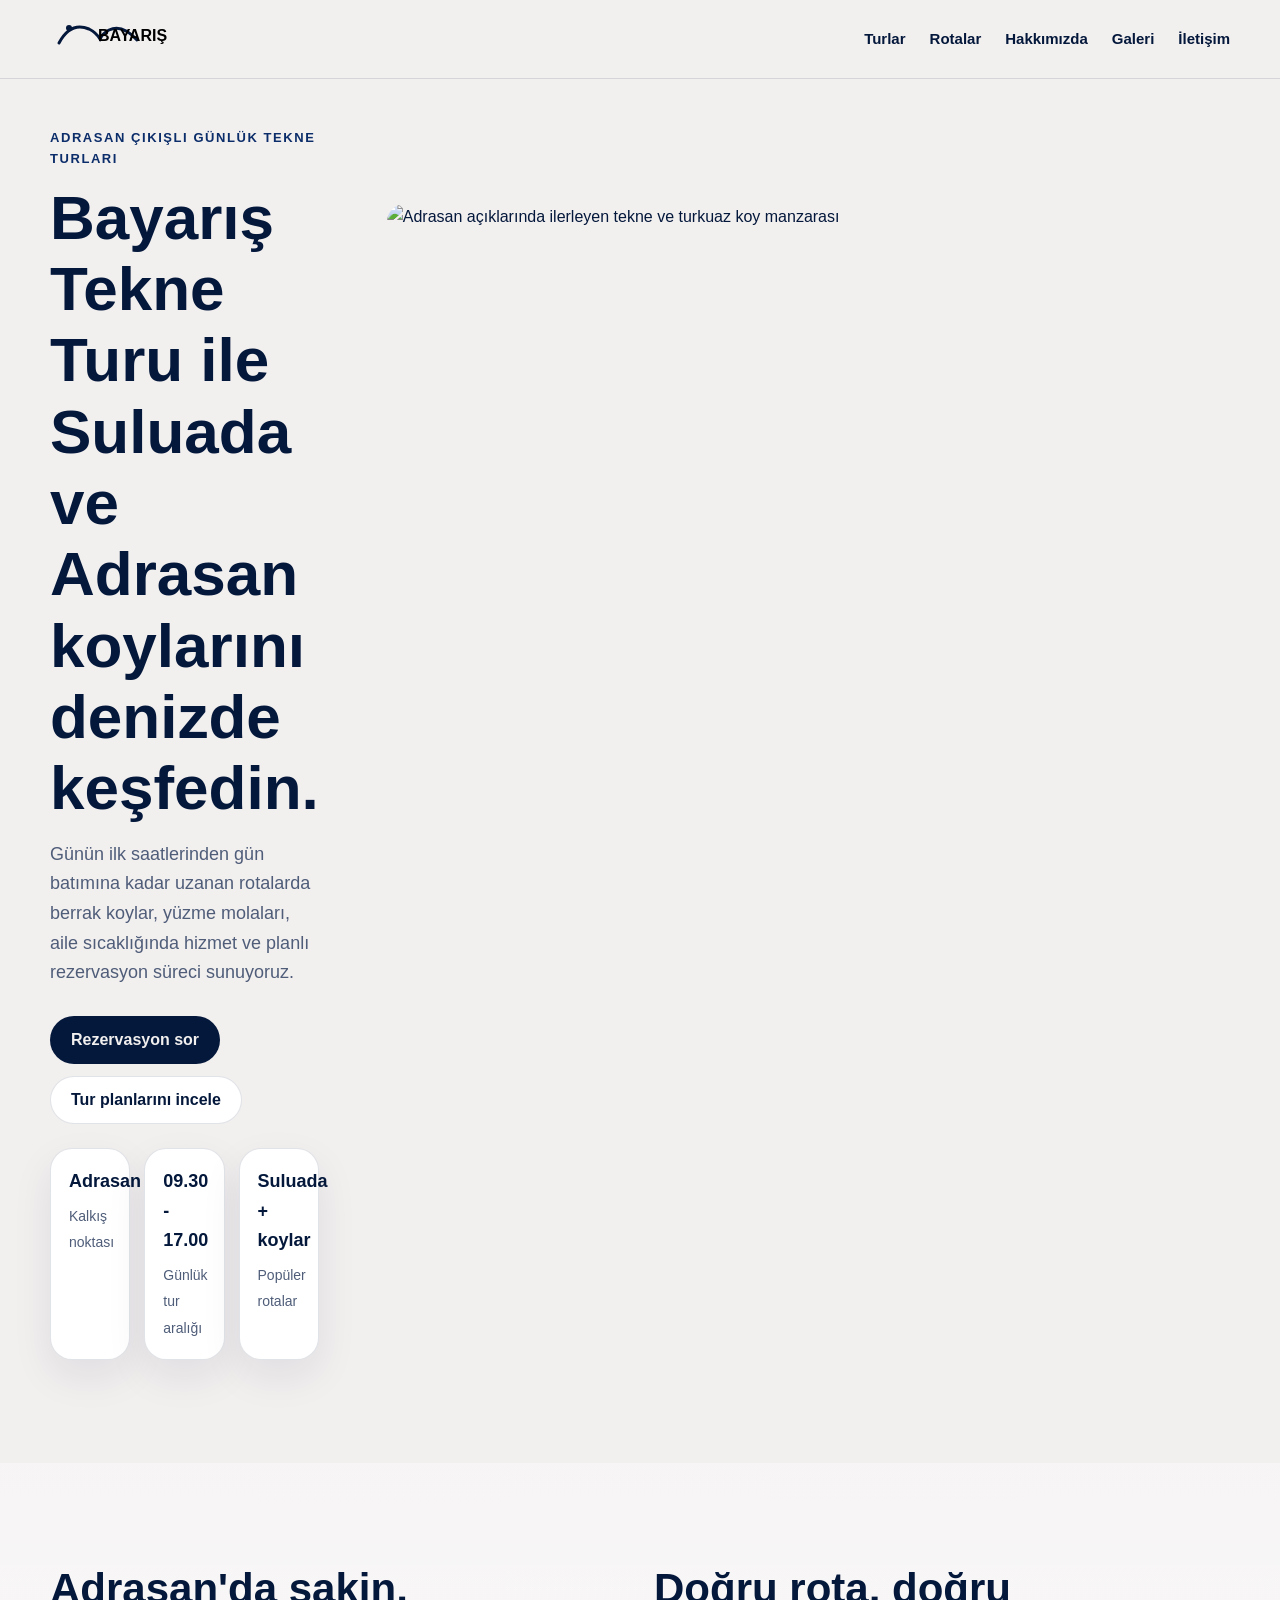
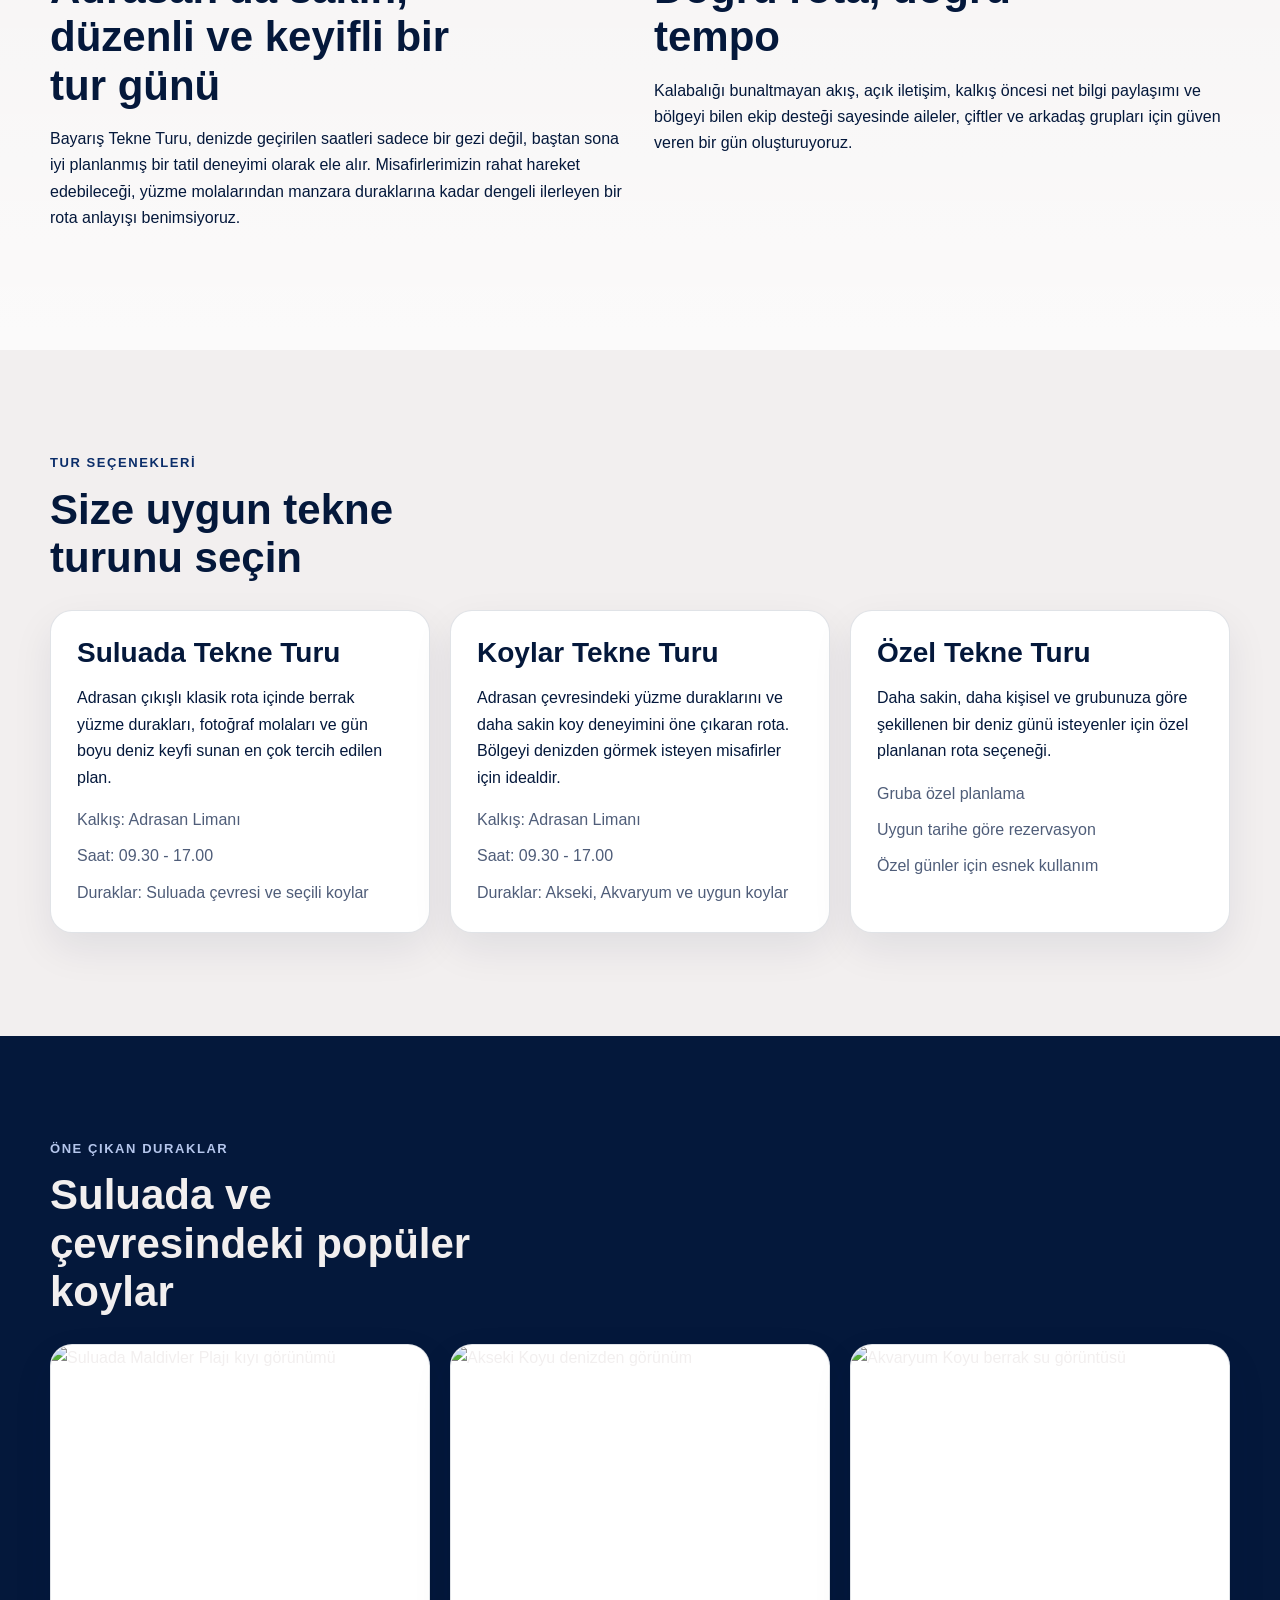
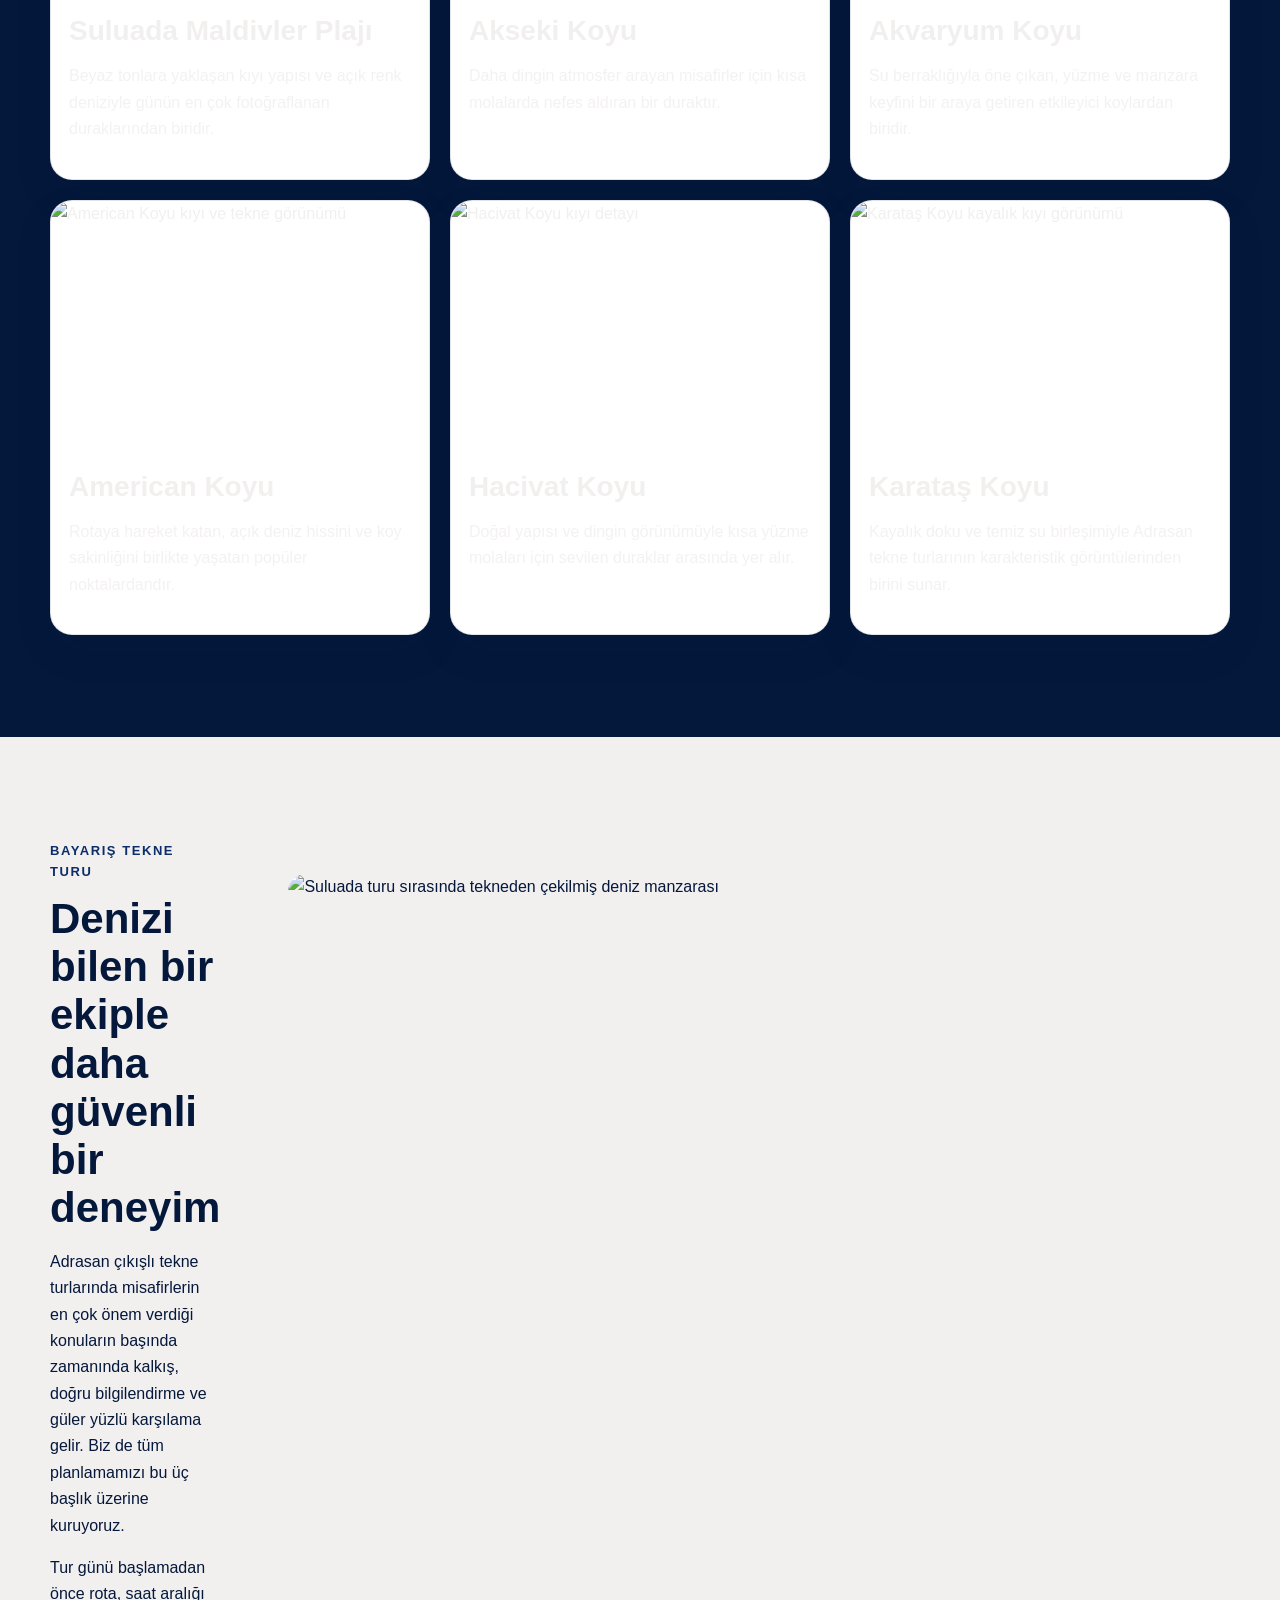
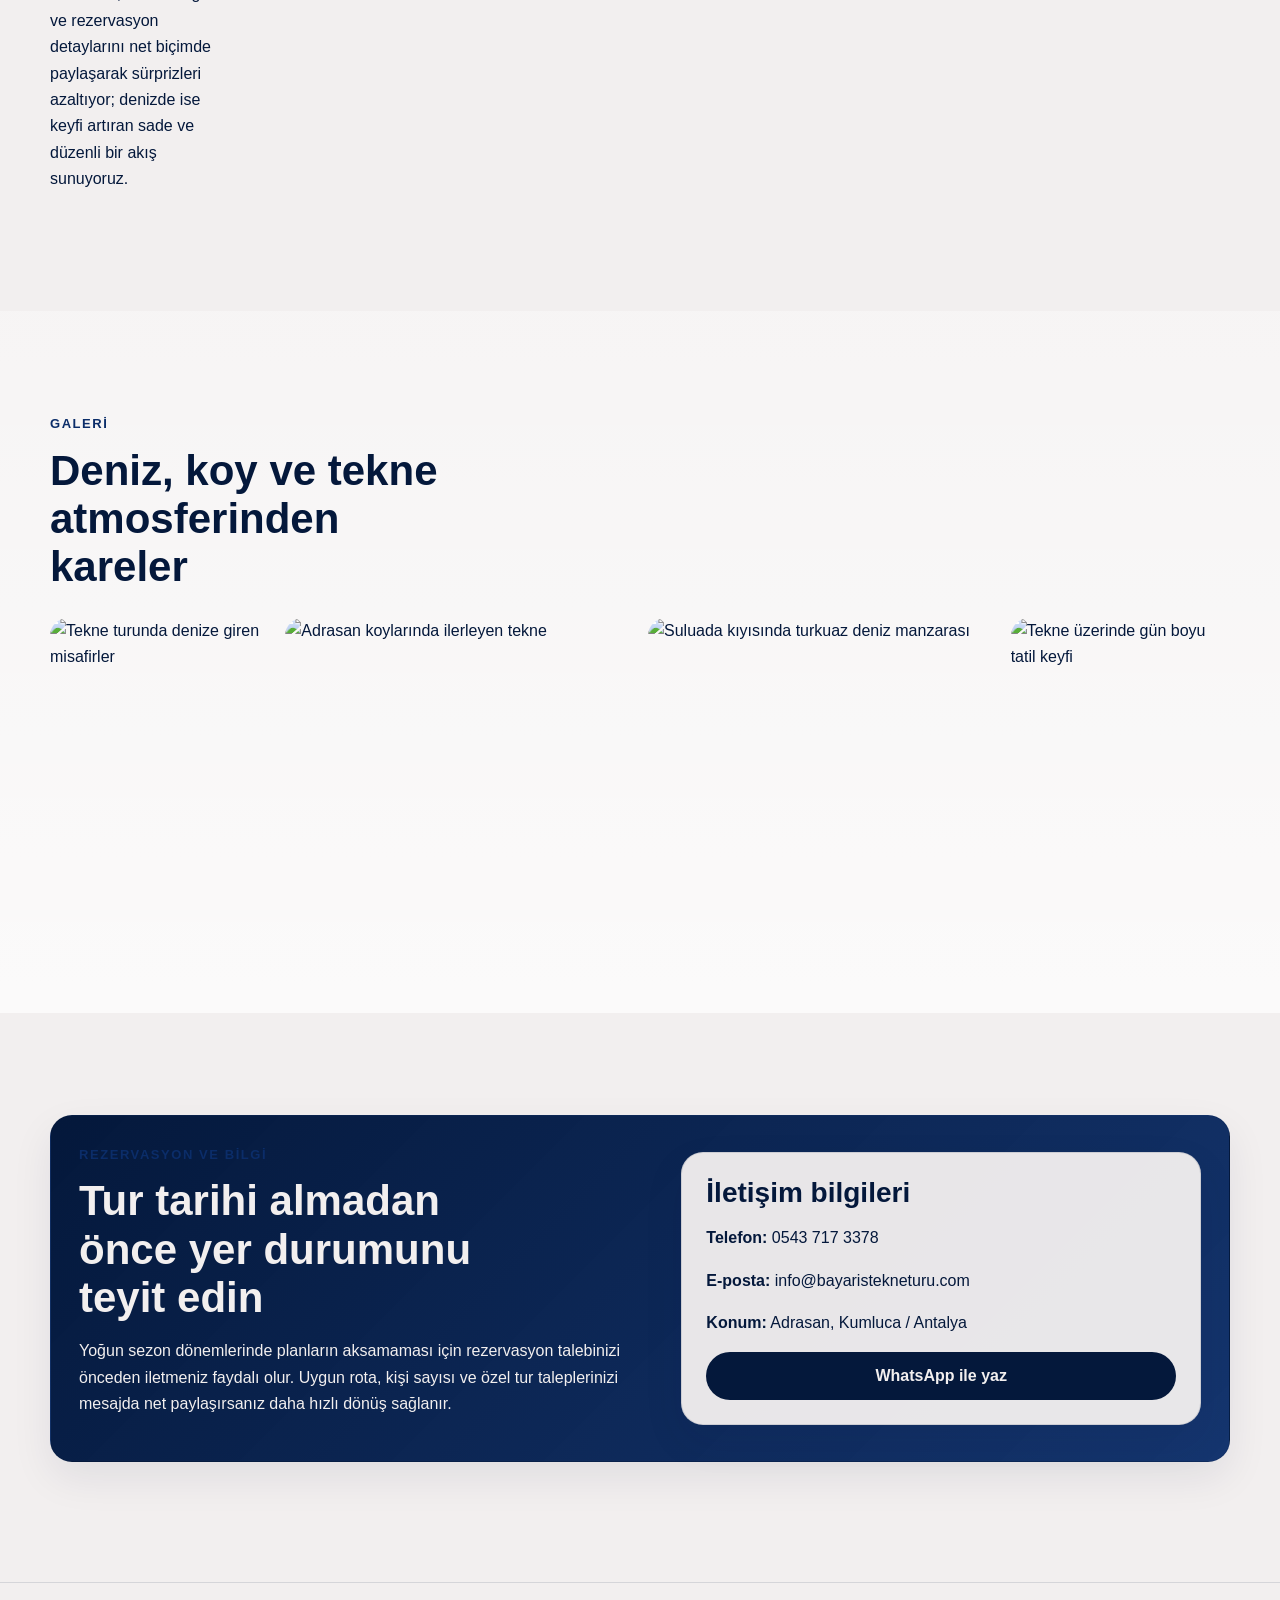
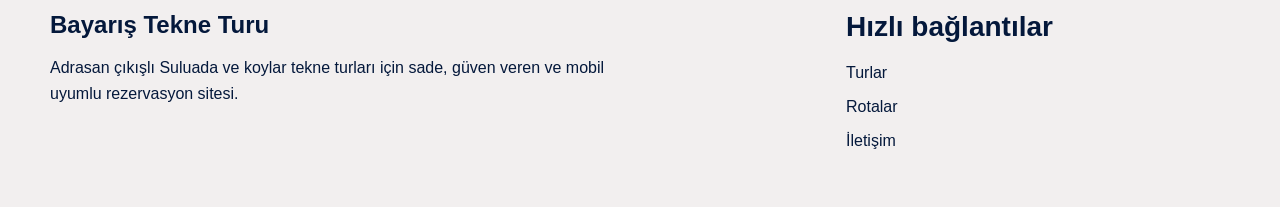
==== index.html @ 194826cd "Add files via upload" ====
<!doctype html>
<html lang="tr">
<head>
  <meta charset="utf-8">
  <meta name="viewport" content="width=device-width, initial-scale=1">
  <title>Bayarış Tekne Turu | Adrasan Suluada Tekne Turu</title>
  <meta name="description" content="Bayarış Tekne Turu ile Adrasan çıkışlı Suluada, koylar ve özel tekne turu deneyimini konforlu, güvenli ve keyifli şekilde planlayın.">
  <meta name="keywords" content="Bayarış Tekne Turu, Adrasan tekne turu, Suluada tekne turu, Adrasan koylar turu, Antalya tekne turu">
  <meta name="author" content="Bayarış Tekne Turu">
  <meta name="robots" content="index, follow, max-image-preview:large">
  <meta name="theme-color" content="#04183b">
  <meta name="geo.region" content="TR-07">
  <meta name="geo.placename" content="Adrasan, Kumluca, Antalya">
  <meta name="geo.position" content="36.309;30.462">
  <meta name="ICBM" content="36.309, 30.462">
  <meta property="og:type" content="website">
  <meta property="og:locale" content="tr_TR">
  <meta property="og:title" content="Bayarış Tekne Turu | Adrasan Suluada Tekne Turu">
  <meta property="og:description" content="Adrasan çıkışlı Suluada, koylar ve özel tekne turu rezervasyonları için Bayarış Tekne Turu.">
  <meta property="og:url" content="https://example.github.io/bayaris-tekne-turu/">
  <meta property="og:image" content="./assets/images/home/hero-1920x1080.webp">
  <meta name="twitter:card" content="summary_large_image">
  <link rel="canonical" href="https://example.github.io/bayaris-tekne-turu/">
  <link rel="preconnect" href="https://api.fontshare.com">
  <link href="https://api.fontshare.com/v2/css?f[]=general-sans@400,500,600,700&display=swap" rel="stylesheet">
  <link rel="icon" href="./assets/images/brand/favicon.svg" type="image/svg+xml">
  <link rel="stylesheet" href="./style.css">
  <script type="application/ld+json">
  {
    "@context":"https://schema.org",
    "@type":"TouristTrip",
    "name":"Bayarış Tekne Turu",
    "description":"Adrasan çıkışlı Suluada, koylar ve özel tekne turu hizmetleri.",
    "touristType":"Yerel ve yabancı tatilciler",
    "provider":{
      "@type":"LocalBusiness",
      "name":"Bayarış Tekne Turu",
      "areaServed":"Adrasan, Kumluca, Antalya"
    },
    "itinerary":[
      {"@type":"Place","name":"Suluada Maldivler Plajı"},
      {"@type":"Place","name":"American Koyu"},
      {"@type":"Place","name":"Akvaryum Koyu"},
      {"@type":"Place","name":"Akseki Koyu"}
    ]
  }
  </script>
</head>
<body>
  <a class="skip-link" href="#icerik">İçeriğe geç</a>
  <header class="site-header">
    <div class="container header-wrap">
      <a class="brand" href="#anasayfa" aria-label="Bayarış Tekne Turu ana sayfa">
        <svg viewBox="0 0 140 36" aria-hidden="true" class="logo">
          <path d="M9 26c8-15 18-19 30-14 4 2 8 5 11 10 2-4 5-7 9-9 8-4 18-1 28 10" fill="none" stroke="currentColor" stroke-width="3" stroke-linecap="round"/>
          <circle cx="19" cy="11" r="3" fill="currentColor"/>
          <text x="48" y="24" font-size="16" font-weight="700" font-family="General Sans, sans-serif">BAYARIŞ</text>
        </svg>
      </a>
      <nav class="main-nav" aria-label="Ana menü">
        <button class="menu-toggle" type="button" aria-expanded="false" aria-controls="menu">Menü</button>
        <ul id="menu">
          <li><a href="#turlar">Turlar</a></li>
          <li><a href="#rotalar">Rotalar</a></li>
          <li><a href="#hakkimizda">Hakkımızda</a></li>
          <li><a href="#galeri">Galeri</a></li>
          <li><a href="#iletisim">İletişim</a></li>
        </ul>
      </nav>
    </div>
  </header>

  <main id="icerik">
    <section id="anasayfa" class="hero section">
      <div class="container hero-grid">
        <div>
          <p class="eyebrow">Adrasan çıkışlı günlük tekne turları</p>
          <h1>Bayarış Tekne Turu ile Suluada ve Adrasan koylarını denizde keşfedin.</h1>
          <p class="lead">Günün ilk saatlerinden gün batımına kadar uzanan rotalarda berrak koylar, yüzme molaları, aile sıcaklığında hizmet ve planlı rezervasyon süreci sunuyoruz.</p>
          <div class="hero-actions">
            <a class="btn btn-primary" href="#iletisim">Rezervasyon sor</a>
            <a class="btn btn-secondary" href="#turlar">Tur planlarını incele</a>
          </div>
          <ul class="stats" aria-label="Öne çıkan bilgiler">
            <li><strong>Adrasan</strong><span>Kalkış noktası</span></li>
            <li><strong>09.30 - 17.00</strong><span>Günlük tur aralığı</span></li>
            <li><strong>Suluada + koylar</strong><span>Popüler rotalar</span></li>
          </ul>
        </div>
        <figure class="hero-media">
          <img src="./assets/images/home/hero-1920x1080.webp" alt="Adrasan açıklarında ilerleyen tekne ve turkuaz koy manzarası" width="1920" height="1080" loading="eager" decoding="async">
        </figure>
      </div>
    </section>

    <section class="section soft-section">
      <div class="container intro-grid">
        <article>
          <h2>Adrasan'da sakin, düzenli ve keyifli bir tur günü</h2>
          <p>Bayarış Tekne Turu, denizde geçirilen saatleri sadece bir gezi değil, baştan sona iyi planlanmış bir tatil deneyimi olarak ele alır. Misafirlerimizin rahat hareket edebileceği, yüzme molalarından manzara duraklarına kadar dengeli ilerleyen bir rota anlayışı benimsiyoruz.</p>
        </article>
        <article>
          <h2>Doğru rota, doğru tempo</h2>
          <p>Kalabalığı bunaltmayan akış, açık iletişim, kalkış öncesi net bilgi paylaşımı ve bölgeyi bilen ekip desteği sayesinde aileler, çiftler ve arkadaş grupları için güven veren bir gün oluşturuyoruz.</p>
        </article>
      </div>
    </section>

    <section id="turlar" class="section">
      <div class="container">
        <p class="eyebrow">Tur seçenekleri</p>
        <h2>Size uygun tekne turunu seçin</h2>
        <div class="cards three-up">
          <article class="card">
            <h3>Suluada Tekne Turu</h3>
            <p>Adrasan çıkışlı klasik rota içinde berrak yüzme durakları, fotoğraf molaları ve gün boyu deniz keyfi sunan en çok tercih edilen plan.</p>
            <ul>
              <li>Kalkış: Adrasan Limanı</li>
              <li>Saat: 09.30 - 17.00</li>
              <li>Duraklar: Suluada çevresi ve seçili koylar</li>
            </ul>
          </article>
          <article class="card">
            <h3>Koylar Tekne Turu</h3>
            <p>Adrasan çevresindeki yüzme duraklarını ve daha sakin koy deneyimini öne çıkaran rota. Bölgeyi denizden görmek isteyen misafirler için idealdir.</p>
            <ul>
              <li>Kalkış: Adrasan Limanı</li>
              <li>Saat: 09.30 - 17.00</li>
              <li>Duraklar: Akseki, Akvaryum ve uygun koylar</li>
            </ul>
          </article>
          <article class="card">
            <h3>Özel Tekne Turu</h3>
            <p>Daha sakin, daha kişisel ve grubunuza göre şekillenen bir deniz günü isteyenler için özel planlanan rota seçeneği.</p>
            <ul>
              <li>Gruba özel planlama</li>
              <li>Uygun tarihe göre rezervasyon</li>
              <li>Özel günler için esnek kullanım</li>
            </ul>
          </article>
        </div>
      </div>
    </section>

    <section id="rotalar" class="section dark-band">
      <div class="container">
        <p class="eyebrow">Öne çıkan duraklar</p>
        <h2>Suluada ve çevresindeki popüler koylar</h2>
        <div class="cards route-grid">
          <article class="route-card"><img src="./assets/images/coves/maldivler-1200x800.webp" alt="Suluada Maldivler Plajı kıyı görünümü" width="1200" height="800" loading="lazy"><h3>Suluada Maldivler Plajı</h3><p>Beyaz tonlara yaklaşan kıyı yapısı ve açık renk deniziyle günün en çok fotoğraflanan duraklarından biridir.</p></article>
          <article class="route-card"><img src="./assets/images/coves/akseki-1200x800.webp" alt="Akseki Koyu denizden görünüm" width="1200" height="800" loading="lazy"><h3>Akseki Koyu</h3><p>Daha dingin atmosfer arayan misafirler için kısa molalarda nefes aldıran bir duraktır.</p></article>
          <article class="route-card"><img src="./assets/images/coves/akvaryum-1200x800.webp" alt="Akvaryum Koyu berrak su görüntüsü" width="1200" height="800" loading="lazy"><h3>Akvaryum Koyu</h3><p>Su berraklığıyla öne çıkan, yüzme ve manzara keyfini bir araya getiren etkileyici koylardan biridir.</p></article>
          <article class="route-card"><img src="./assets/images/coves/american-1200x800.webp" alt="American Koyu kıyı ve tekne görünümü" width="1200" height="800" loading="lazy"><h3>American Koyu</h3><p>Rotaya hareket katan, açık deniz hissini ve koy sakinliğini birlikte yaşatan popüler noktalardandır.</p></article>
          <article class="route-card"><img src="./assets/images/coves/hacivat-1200x800.webp" alt="Hacivat Koyu kıyı detayı" width="1200" height="800" loading="lazy"><h3>Hacivat Koyu</h3><p>Doğal yapısı ve dingin görünümüyle kısa yüzme molaları için sevilen duraklar arasında yer alır.</p></article>
          <article class="route-card"><img src="./assets/images/coves/karatas-1200x800.webp" alt="Karataş Koyu kayalık kıyı görünümü" width="1200" height="800" loading="lazy"><h3>Karataş Koyu</h3><p>Kayalık doku ve temiz su birleşimiyle Adrasan tekne turlarının karakteristik görüntülerinden birini sunar.</p></article>
        </div>
      </div>
    </section>

    <section id="hakkimizda" class="section">
      <div class="container split-section">
        <div>
          <p class="eyebrow">Bayarış Tekne Turu</p>
          <h2>Denizi bilen bir ekiple daha güvenli bir deneyim</h2>
          <p>Adrasan çıkışlı tekne turlarında misafirlerin en çok önem verdiği konuların başında zamanında kalkış, doğru bilgilendirme ve güler yüzlü karşılama gelir. Biz de tüm planlamamızı bu üç başlık üzerine kuruyoruz.</p>
          <p>Tur günü başlamadan önce rota, saat aralığı ve rezervasyon detaylarını net biçimde paylaşarak sürprizleri azaltıyor; denizde ise keyfi artıran sade ve düzenli bir akış sunuyoruz.</p>
        </div>
        <figure>
          <img src="./assets/images/tours/suluada-cover-1600x900.webp" alt="Suluada turu sırasında tekneden çekilmiş deniz manzarası" width="1600" height="900" loading="lazy">
        </figure>
      </div>
    </section>

    <section id="galeri" class="section soft-section">
      <div class="container">
        <p class="eyebrow">Galeri</p>
        <h2>Deniz, koy ve tekne atmosferinden kareler</h2>
        <div class="gallery-grid">
          <img src="./assets/images/gallery/gallery-01-900x1200.webp" alt="Tekne turunda denize giren misafirler" width="900" height="1200" loading="lazy">
          <img src="./assets/images/gallery/gallery-02-1200x900.webp" alt="Adrasan koylarında ilerleyen tekne" width="1200" height="900" loading="lazy">
          <img src="./assets/images/gallery/gallery-03-1200x900.webp" alt="Suluada kıyısında turkuaz deniz manzarası" width="1200" height="900" loading="lazy">
          <img src="./assets/images/gallery/gallery-04-900x1200.webp" alt="Tekne üzerinde gün boyu tatil keyfi" width="900" height="1200" loading="lazy">
        </div>
      </div>
    </section>

    <section id="iletisim" class="section cta-section">
      <div class="container cta-box">
        <div>
          <p class="eyebrow">Rezervasyon ve bilgi</p>
          <h2>Tur tarihi almadan önce yer durumunu teyit edin</h2>
          <p>Yoğun sezon dönemlerinde planların aksamaması için rezervasyon talebinizi önceden iletmeniz faydalı olur. Uygun rota, kişi sayısı ve özel tur taleplerinizi mesajda net paylaşırsanız daha hızlı dönüş sağlanır.</p>
        </div>
        <div class="contact-card">
          <h3>İletişim bilgileri</h3>
          <p><strong>Telefon:</strong> <a href="tel:+905437173378">0543 717 3378</a></p>
          <p><strong>E-posta:</strong> <a href="mailto:info@bayaristekneturu.com">info@bayaristekneturu.com</a></p>
          <p><strong>Konum:</strong> Adrasan, Kumluca / Antalya</p>
          <a class="btn btn-primary full" href="https://wa.me/905437173378" target="_blank" rel="noopener noreferrer">WhatsApp ile yaz</a>
        </div>
      </div>
    </section>
  </main>

  <footer class="site-footer">
    <div class="container footer-grid">
      <div>
        <h2 class="footer-title">Bayarış Tekne Turu</h2>
        <p>Adrasan çıkışlı Suluada ve koylar tekne turları için sade, güven veren ve mobil uyumlu rezervasyon sitesi.</p>
      </div>
      <div>
        <h3>Hızlı bağlantılar</h3>
        <ul>
          <li><a href="#turlar">Turlar</a></li>
          <li><a href="#rotalar">Rotalar</a></li>
          <li><a href="#iletisim">İletişim</a></li>
        </ul>
      </div>
    </div>
  </footer>

  <script src="./script.js" defer></script>
</body>
</html>
---- style.css ----
:root {
  --bg: #f2efef;
  --surface: #ffffff;
  --surface-soft: #ebe7e7;
  --text: #04183b;
  --muted: #4f5d79;
  --line: rgba(4, 24, 59, 0.12);
  --primary: #04183b;
  --primary-2: #0b2d69;
  --white: #f2efef;
  --shadow: 0 16px 40px rgba(4, 24, 59, 0.08);
  --radius: 22px;
  --container: 1180px;
}
* { box-sizing: border-box; }
html { scroll-behavior: smooth; }
body {
  margin: 0;
  font-family: 'General Sans', Arial, sans-serif;
  background: var(--bg);
  color: var(--text);
  line-height: 1.65;
}
a { color: inherit; text-decoration: none; }
img { display: block; max-width: 100%; height: auto; border-radius: 18px; }
.container { width: min(var(--container), calc(100% - 32px)); margin: 0 auto; }
.skip-link {
  position: absolute; left: -999px; top: 0; background: var(--primary); color: var(--white); padding: 10px 16px; z-index: 999;
}
.skip-link:focus { left: 16px; top: 16px; }
.site-header {
  position: sticky; top: 0; z-index: 50; backdrop-filter: blur(12px); background: rgba(242,239,239,.92); border-bottom: 1px solid var(--line);
}
.header-wrap { display: flex; align-items: center; justify-content: space-between; min-height: 78px; gap: 16px; }
.logo { width: 140px; height: 36px; }
.main-nav ul { list-style: none; display: flex; gap: 24px; margin: 0; padding: 0; }
.main-nav a { font-size: 15px; font-weight: 600; }
.menu-toggle { display: none; min-width: 44px; min-height: 44px; border: 1px solid var(--line); border-radius: 999px; padding: 0 14px; background: var(--surface); }
.section { padding: clamp(56px, 8vw, 104px) 0; }
.hero { padding-top: 48px; }
.hero-grid, .intro-grid, .split-section, .cta-box, .footer-grid { display: grid; gap: 28px; }
.hero-grid, .split-section, .cta-box { grid-template-columns: 1.05fr .95fr; align-items: center; }
.intro-grid { grid-template-columns: 1fr 1fr; }
.eyebrow { margin: 0 0 12px; color: var(--primary-2); text-transform: uppercase; letter-spacing: .12em; font-size: 13px; font-weight: 700; }
h1, h2, h3 { line-height: 1.15; margin: 0 0 16px; }
h1 { font-size: clamp(34px, 6vw, 62px); max-width: 12ch; }
h2 { font-size: clamp(28px, 4vw, 42px); max-width: 18ch; }
h3 { font-size: clamp(20px, 2.5vw, 28px); }
p { margin: 0 0 16px; max-width: 66ch; }
.lead { font-size: 18px; color: var(--muted); }
.hero-actions { display: flex; flex-wrap: wrap; gap: 12px; margin: 28px 0 24px; }
.btn {
  display: inline-flex; align-items: center; justify-content: center; min-height: 48px; padding: 0 20px; border-radius: 999px; font-weight: 700; border: 1px solid transparent;
}
.btn-primary { background: var(--primary); color: var(--white); }
.btn-secondary { border-color: var(--line); background: var(--surface); }
.btn.full { width: 100%; }
.stats, .cards ul { list-style: none; padding: 0; margin: 0; }
.stats { display: grid; grid-template-columns: repeat(3, minmax(0,1fr)); gap: 14px; }
.stats li, .card, .contact-card, .cta-box, .route-card {
  background: var(--surface); border: 1px solid var(--line); border-radius: var(--radius); box-shadow: var(--shadow);
}
.stats li { padding: 18px; }
.stats strong { display: block; font-size: 18px; margin-bottom: 6px; }
.stats span { color: var(--muted); font-size: 14px; }
.soft-section { background: linear-gradient(180deg, rgba(255,255,255,.35), rgba(255,255,255,.7)); }
.cards { display: grid; gap: 20px; margin-top: 28px; }
.three-up { grid-template-columns: repeat(3, minmax(0, 1fr)); }
.card { padding: 26px; }
.card ul { margin-top: 16px; display: grid; gap: 10px; color: var(--muted); }
.dark-band { background: var(--primary); color: var(--white); }
.dark-band .eyebrow { color: #b5c6ec; }
.route-grid { grid-template-columns: repeat(3, minmax(0, 1fr)); }
.route-card { overflow: hidden; }
.route-card img { border-radius: 0; width: 100%; aspect-ratio: 3 / 2; object-fit: cover; }
.route-card h3, .route-card p { padding-left: 18px; padding-right: 18px; }
.route-card h3 { padding-top: 18px; }
.route-card p { padding-bottom: 20px; color: rgba(242,239,239,.86); }
.gallery-grid { display: grid; grid-template-columns: repeat(4, 1fr); gap: 16px; margin-top: 26px; }
.gallery-grid img { width: 100%; height: 100%; object-fit: cover; min-height: 260px; }
.gallery-grid img:nth-child(1), .gallery-grid img:nth-child(4) { grid-row: span 2; }
.cta-section { padding-bottom: 120px; }
.cta-box { padding: 28px; background: linear-gradient(135deg, rgba(4,24,59,1), rgba(11,45,105,.96)); color: var(--white); }
.contact-card { padding: 24px; background: rgba(242,239,239,.96); color: var(--text); }
.site-footer { border-top: 1px solid var(--line); padding: 28px 0 52px; }
.footer-grid { grid-template-columns: 2fr 1fr; align-items: start; }
.footer-title { font-size: 24px; }
.site-footer ul { list-style: none; padding: 0; margin: 0; display: grid; gap: 8px; }

@media (max-width: 980px) {
  .hero-grid, .intro-grid, .split-section, .cta-box, .footer-grid, .three-up, .route-grid, .gallery-grid { grid-template-columns: 1fr; }
  .stats { grid-template-columns: 1fr; }
  .gallery-grid img:nth-child(1), .gallery-grid img:nth-child(4) { grid-row: span 1; }
}

@media (max-width: 760px) {
  .header-wrap { min-height: 72px; }
  .menu-toggle { display: inline-flex; align-items: center; justify-content: center; }
  .main-nav { position: relative; }
  .main-nav ul {
    position: absolute; right: 0; top: calc(100% + 10px); min-width: 220px; background: var(--surface); border: 1px solid var(--line); border-radius: 18px; box-shadow: var(--shadow); padding: 12px; display: none; flex-direction: column; gap: 8px;
  }
  .main-nav ul.open { display: flex; }
  .main-nav a { display: block; padding: 12px 10px; min-height: 44px; }
  h1 { max-width: 10ch; }
  .lead { font-size: 17px; }
  .container { width: min(var(--container), calc(100% - 20px)); }
  .card, .contact-card, .cta-box, .stats li { border-radius: 18px; }
}
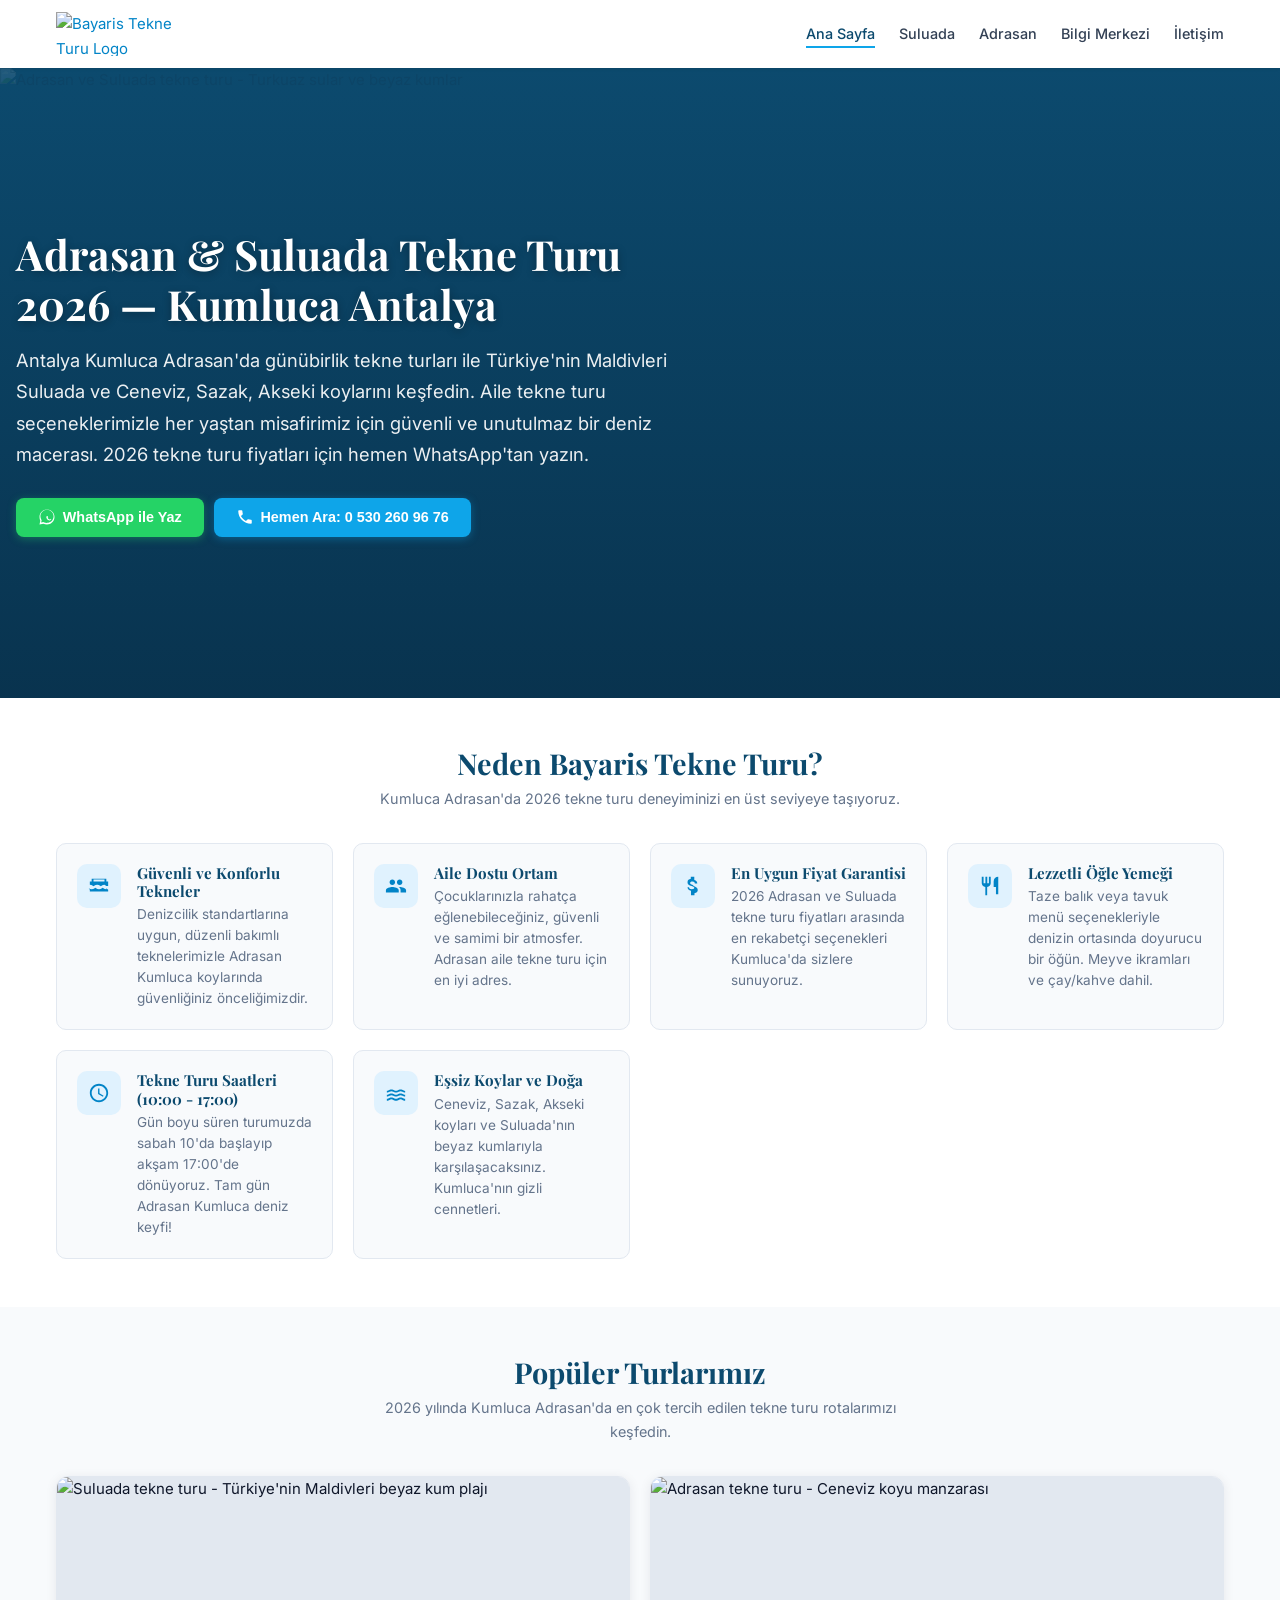
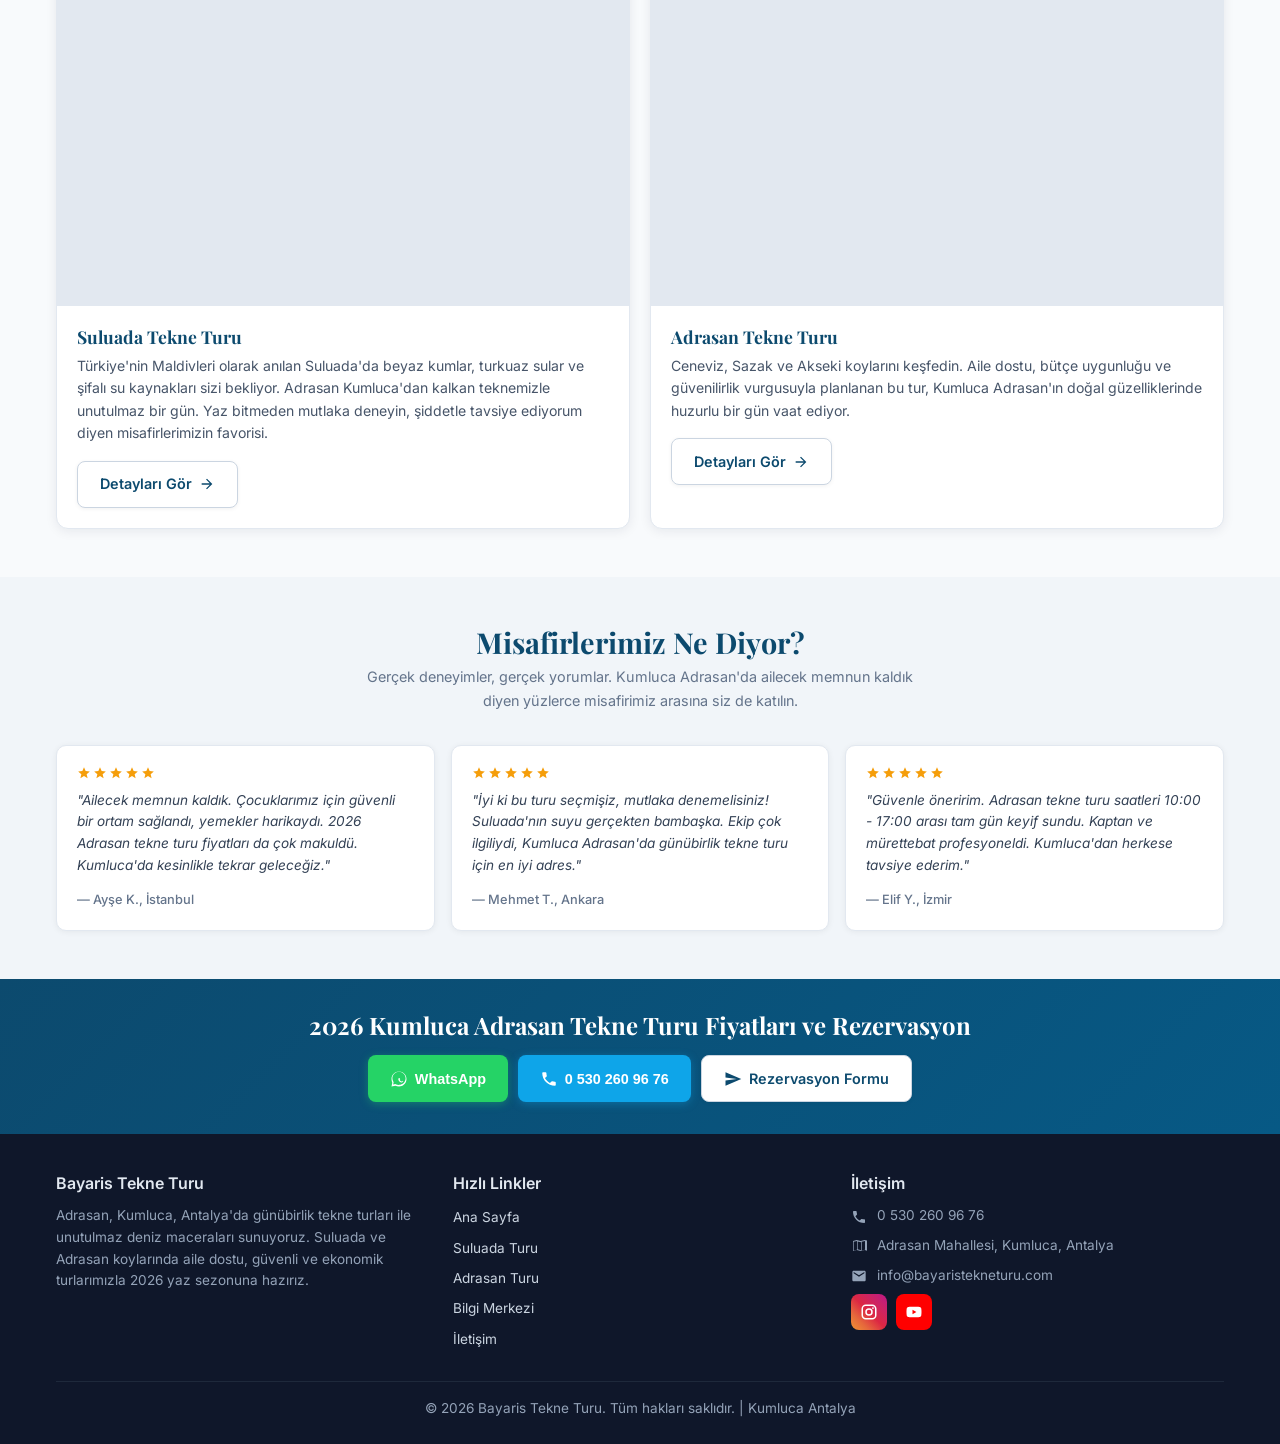
==== commit 4874f9d6: "Add files via upload" ====
--- a/index.html
+++ b/index.html
@@ -1,224 +1,301 @@
-<!doctype html>
+<!DOCTYPE html>
 <html lang="tr">
 <head>
-  <meta charset="utf-8">
-  <meta name="viewport" content="width=device-width, initial-scale=1">
-  <title>Bayarış Tekne Turu | Adrasan Suluada Tekne Turu</title>
-  <meta name="description" content="Bayarış Tekne Turu ile Adrasan çıkışlı Suluada, koylar ve özel tekne turu deneyimini konforlu, güvenli ve keyifli şekilde planlayın.">
-  <meta name="keywords" content="Bayarış Tekne Turu, Adrasan tekne turu, Suluada tekne turu, Adrasan koylar turu, Antalya tekne turu">
-  <meta name="author" content="Bayarış Tekne Turu">
-  <meta name="robots" content="index, follow, max-image-preview:large">
-  <meta name="theme-color" content="#04183b">
-  <meta name="geo.region" content="TR-07">
-  <meta name="geo.placename" content="Adrasan, Kumluca, Antalya">
-  <meta name="geo.position" content="36.309;30.462">
-  <meta name="ICBM" content="36.309, 30.462">
-  <meta property="og:type" content="website">
-  <meta property="og:locale" content="tr_TR">
-  <meta property="og:title" content="Bayarış Tekne Turu | Adrasan Suluada Tekne Turu">
-  <meta property="og:description" content="Adrasan çıkışlı Suluada, koylar ve özel tekne turu rezervasyonları için Bayarış Tekne Turu.">
-  <meta property="og:url" content="https://example.github.io/bayaris-tekne-turu/">
-  <meta property="og:image" content="./assets/images/home/hero-1920x1080.webp">
-  <meta name="twitter:card" content="summary_large_image">
-  <link rel="canonical" href="https://example.github.io/bayaris-tekne-turu/">
-  <link rel="preconnect" href="https://api.fontshare.com">
-  <link href="https://api.fontshare.com/v2/css?f[]=general-sans@400,500,600,700&display=swap" rel="stylesheet">
-  <link rel="icon" href="./assets/images/brand/favicon.svg" type="image/svg+xml">
-  <link rel="stylesheet" href="./style.css">
-  <script type="application/ld+json">
-  {
-    "@context":"https://schema.org",
-    "@type":"TouristTrip",
-    "name":"Bayarış Tekne Turu",
-    "description":"Adrasan çıkışlı Suluada, koylar ve özel tekne turu hizmetleri.",
-    "touristType":"Yerel ve yabancı tatilciler",
-    "provider":{
-      "@type":"LocalBusiness",
-      "name":"Bayarış Tekne Turu",
-      "areaServed":"Adrasan, Kumluca, Antalya"
-    },
-    "itinerary":[
-      {"@type":"Place","name":"Suluada Maldivler Plajı"},
-      {"@type":"Place","name":"American Koyu"},
-      {"@type":"Place","name":"Akvaryum Koyu"},
-      {"@type":"Place","name":"Akseki Koyu"}
+<meta charset="UTF-8">
+<meta name="viewport" content="width=device-width, initial-scale=1.0">
+<meta name="description" content="Adrasan ve Suluada tekne turu 2026 fiyatları. Antalya Kumluca'da günübirlik tekne turları, aile tekne turu, Ceneviz Sazak Akseki koyları. WhatsApp rezervasyon.">
+<meta name="keywords" content="Adrasan tekne turu, Suluada tekne turu, Kumluca tekne turu, Antalya tekne turu, 2026 tekne turu fiyatları, aile tekne turu, günübirlik tekne turu, Ceneviz koyu, Sazak koyu, Akseki koyu, Adrasan tekne turu fiyatları, Suluada tekne turu fiyatları">
+<meta name="author" content="Bayaris Tekne Turu">
+<meta name="robots" content="index, follow, max-snippet:-1, max-image-preview:large, max-video-preview:-1">
+<meta name="geo.region" content="TR-07">
+<meta name="geo.placename" content="Adrasan, Kumluca, Antalya">
+<meta name="geo.position" content="36.3167;30.4667">
+<meta name="ICBM" content="36.3167, 30.4667">
+<meta property="og:title" content="Adrasan & Suluada Tekne Turu 2026 | Kumluca Antalya">
+<meta property="og:description" content="Adrasan ve Suluada tekne turu 2026 fiyatları. Kumluca Antalya'da günübirlik tekne turları, aile tekne turu. WhatsApp rezervasyon.">
+<meta property="og:type" content="website">
+<meta property="og:url" content="https://bayaris.github.io/">
+<meta property="og:image" content="https://bayaris.github.io/img/og-hero.webp">
+<meta property="og:image:width" content="1200">
+<meta property="og:image:height" content="630">
+<meta property="og:locale" content="tr_TR">
+<meta name="twitter:card" content="summary_large_image">
+<meta name="twitter:title" content="Adrasan & Suluada Tekne Turu 2026 | Kumluca Antalya">
+<meta name="twitter:description" content="Adrasan ve Suluada tekne turu 2026 fiyatları. Kumluca Antalya'da günübirlik tekne turları.">
+<meta name="twitter:image" content="https://bayaris.github.io/img/og-hero.webp">
+<link rel="canonical" href="https://bayaris.github.io/index.html">
+<link rel="icon" type="image/x-icon" href="favicon.ico">
+<link rel="preconnect" href="https://fonts.googleapis.com">
+<link rel="preconnect" href="https://fonts.gstatic.com" crossorigin>
+<link href="https://fonts.googleapis.com/css2?family=Playfair+Display:wght@400;600;700;800&family=Inter:wght@300;400;500;600;700&display=swap" rel="stylesheet">
+<title>Adrasan & Suluada Tekne Turu 2026 | Kumluca Antalya Rezervasyon</title>
+<link rel="stylesheet" href="css/style.css">
+<script type="application/ld+json">
+{
+  "@context": "https://schema.org",
+  "@type": "LocalBusiness",
+  "name": "Bayaris Tekne Turu",
+  "image": "https://bayaris.github.io/img/logo.webp",
+  "@id": "https://bayaris.github.io",
+  "url": "https://bayaris.github.io",
+  "telephone": "+90-530-260-96-76",
+  "email": "info@bayaristekneturu.com",
+  "priceRange": "₺₺",
+  "address": {
+    "@type": "PostalAddress",
+    "streetAddress": "Adrasan Mahallesi",
+    "addressLocality": "Kumluca",
+    "addressRegion": "Antalya",
+    "postalCode": "07350",
+    "addressCountry": "TR"
+  },
+  "geo": {
+    "@type": "GeoCoordinates",
+    "latitude": 36.3167,
+    "longitude": 30.4667
+  },
+  "openingHoursSpecification": {
+    "@type": "OpeningHoursSpecification",
+    "dayOfWeek": ["Monday","Tuesday","Wednesday","Thursday","Friday","Saturday","Sunday"],
+    "opens": "08:00",
+    "closes": "20:00"
+  },
+  "sameAs": [
+    "https://instagram.com/bayaris_adrasantekneturu",
+    "https://youtube.com/@adrasanbayaristekneturu"
+  ],
+  "aggregateRating": {
+    "@type": "AggregateRating",
+    "ratingValue": "4.9",
+    "reviewCount": "127"
+  },
+  "areaServed": {
+    "@type": "City",
+    "name": "Adrasan, Kumluca, Antalya"
+  },
+  "hasOfferCatalog": {
+    "@type": "OfferCatalog",
+    "name": "Tekne Turları",
+    "itemListElement": [
+      {
+        "@type": "Offer",
+        "itemOffered": {
+          "@type": "TouristAttraction",
+          "name": "Suluada Tekne Turu",
+          "description": "Türkiye'nin Maldivleri Suluada'da günübirlik tekne turu"
+        }
+      },
+      {
+        "@type": "Offer",
+        "itemOffered": {
+          "@type": "TouristAttraction",
+          "name": "Adrasan Tekne Turu",
+          "description": "Ceneviz, Sazak, Akseki koyları tekne turu"
+        }
+      }
     ]
   }
-  </script>
+}
+</script>
+<script type="application/ld+json">
+{
+  "@context": "https://schema.org",
+  "@type": "WebSite",
+  "url": "https://bayaris.github.io",
+  "potentialAction": {
+    "@type": "SearchAction",
+    "target": "https://bayaris.github.io/blog.html?q={search_term_string}",
+    "query-input": "required name=search_term_string"
+  }
+}
+</script>
 </head>
 <body>
-  <a class="skip-link" href="#icerik">İçeriğe geç</a>
-  <header class="site-header">
-    <div class="container header-wrap">
-      <a class="brand" href="#anasayfa" aria-label="Bayarış Tekne Turu ana sayfa">
-        <svg viewBox="0 0 140 36" aria-hidden="true" class="logo">
-          <path d="M9 26c8-15 18-19 30-14 4 2 8 5 11 10 2-4 5-7 9-9 8-4 18-1 28 10" fill="none" stroke="currentColor" stroke-width="3" stroke-linecap="round"/>
-          <circle cx="19" cy="11" r="3" fill="currentColor"/>
-          <text x="48" y="24" font-size="16" font-weight="700" font-family="General Sans, sans-serif">BAYARIŞ</text>
-        </svg>
-      </a>
-      <nav class="main-nav" aria-label="Ana menü">
-        <button class="menu-toggle" type="button" aria-expanded="false" aria-controls="menu">Menü</button>
-        <ul id="menu">
-          <li><a href="#turlar">Turlar</a></li>
-          <li><a href="#rotalar">Rotalar</a></li>
-          <li><a href="#hakkimizda">Hakkımızda</a></li>
-          <li><a href="#galeri">Galeri</a></li>
-          <li><a href="#iletisim">İletişim</a></li>
+<header>
+  <div class="container nav">
+    <a href="index.html" class="logo">
+      <img src="img/logo.webp" alt="Bayaris Tekne Turu Logo" width="160" height="48">
+    </a>
+    <button class="menu-toggle" aria-label="Menü" aria-expanded="false">☰</button>
+    <ul class="nav-links">
+      <li><a href="index.html">Ana Sayfa</a></li>
+      <li><a href="suluada.html">Suluada</a></li>
+      <li><a href="adrasan.html">Adrasan</a></li>
+      <li><a href="blog.html">Bilgi Merkezi</a></li>
+      <li><a href="iletisim.html">İletişim</a></li>
+    </ul>
+  </div>
+</header>
+
+<section class="hero">
+  <div class="hero-bg">
+    <img src="img/hero-bg.webp" alt="Adrasan ve Suluada tekne turu - Turkuaz sular ve beyaz kumlar" width="1920" height="1080" fetchpriority="high">
+  </div>
+  <div class="hero-content">
+    <h1>Adrasan & Suluada Tekne Turu 2026 — Kumluca Antalya</h1>
+    <p>Antalya Kumluca Adrasan'da günübirlik tekne turları ile Türkiye'nin Maldivleri Suluada ve Ceneviz, Sazak, Akseki koylarını keşfedin. Aile tekne turu seçeneklerimizle her yaştan misafirimiz için güvenli ve unutulmaz bir deniz macerası. 2026 tekne turu fiyatları için hemen WhatsApp'tan yazın.</p>
+    <div class="btn-group">
+      <button class="btn btn-whatsapp" data-wa="Merhaba, Adrasan tekne turu hakkında bilgi ve rezervasyon almak istiyorum."><span style="width:18px;height:18px;display:inline-flex;align-items:center"><svg viewBox="0 0 24 24" style="width:18px;height:18px;fill:currentColor"><path d="M16.75 13.96c.25.13.41.2.46.3.05.11.04.61-.21 1.18-.26.57-.64.93-.84 1.06-.21.13-.45.2-.7.2-.75 0-1.7-.42-2.55-1.1-.65-.52-1.2-1.2-1.5-1.92-.3-.72-.38-1.42-.25-1.96.08-.34.26-.63.5-.84.18-.16.38-.24.58-.24.1 0 .2.02.28.06.1.04.2.12.28.22.1.12.2.28.3.48.1.2.2.4.28.54.08.14.14.26.18.36.04.1.04.2-.02.28-.06.08-.14.14-.22.2-.08.06-.16.12-.22.18-.06.06-.12.12-.16.2-.04.08-.04.16 0 .26.04.1.1.2.2.3.1.1.2.22.3.32.14.14.3.28.46.42.2.18.42.34.64.48.22.14.42.24.58.3.16.06.28.08.36.06.08-.02.14-.06.18-.12.04-.06.08-.12.14-.2.06-.08.1-.14.14-.2.04-.06.1-.1.18-.12.08-.02.18 0 .3.06.12.06.26.14.42.24.16.1.34.22.54.36.2.14.38.28.54.42zM12 2C6.48 2 2 6.48 2 12c0 1.82.38 3.55 1.07 5.11L2 22l5.02-1.06C8.55 21.62 10.24 22 12 22c5.52 0 10-4.48 10-10S17.52 2 12 2zm0 18c-1.58 0-3.1-.38-4.45-1.08l-.32-.17-3.02.64.65-2.94-.21-.34C3.64 14.22 3.2 12.66 3.2 11c0-4.86 3.94-8.8 8.8-8.8s8.8 3.94 8.8 8.8-3.94 8.8-8.8 8.8z"/></svg></span> WhatsApp ile Yaz</button>
+      <button class="btn btn-primary" data-tel="+905302609676"><span style="width:18px;height:18px;display:inline-flex;align-items:center"><svg viewBox="0 0 24 24" style="width:18px;height:18px;fill:currentColor"><path d="M6.62 10.79c1.44 2.83 3.76 5.14 6.59 6.59l2.2-2.2c.27-.27.67-.36 1.02-.24 1.12.37 2.33.57 3.57.57.55 0 1 .45 1 1V20c0 .55-.45 1-1 1-9.39 0-17-7.61-17-17 0-.55.45-1 1-1h3.5c.55 0 1 .45 1 1 0 1.25.2 2.45.57 3.57.11.35.03.74-.25 1.02l-2.2 2.2z"/></svg></span> Hemen Ara: 0 530 260 96 76</button>
+    </div>
+  </div>
+</section>
+
+<section class="features">
+  <div class="container">
+    <div class="section-title">
+      <h2>Neden Bayaris Tekne Turu?</h2>
+      <p>Kumluca Adrasan'da 2026 tekne turu deneyiminizi en üst seviyeye taşıyoruz.</p>
+    </div>
+    <div class="grid grid-3">
+      <div class="feature-item">
+        <div class="icon"><svg viewBox="0 0 24 24"><path d="M20 15.5c-1.2 0-2.3-.4-3.2-1.1l-.8-.6-.8.6c-.9.7-2 1.1-3.2 1.1s-2.3-.4-3.2-1.1l-.8-.6-.8.6c-.9.7-2 1.1-3.2 1.1s-2.3-.4-3.2-1.1L2 16v2h20v-2l-2-1.5zM20 12l-2-1.5c-1.2 0-2.3.4-3.2 1.1l-.8.6-.8-.6c-.9-.7-2-1.1-3.2-1.1s-2.3.4-3.2 1.1l-.8.6-.8-.6c-.9-.7-2-1.1-3.2-1.1L2 12V7h2V4h16v3h2v5zM6 7h12V5H6v2z"/></svg></div>
+        <div>
+          <h4>Güvenli ve Konforlu Tekneler</h4>
+          <p>Denizcilik standartlarına uygun, düzenli bakımlı teknelerimizle Adrasan Kumluca koylarında güvenliğiniz önceliğimizdir.</p>
+        </div>
+      </div>
+      <div class="feature-item">
+        <div class="icon"><svg viewBox="0 0 24 24"><path d="M16 11c1.7 0 3-1.3 3-3s-1.3-3-3-3-3 1.3-3 3 1.3 3 3 3zm-8 0c1.7 0 3-1.3 3-3s-1.3-3-3-3-3 1.3-3 3 1.3 3 3 3zm0 2c-2.3 0-7 1.2-7 3.5V19h14v-2.5c0-2.3-4.7-3.5-7-3.5zm8 0c-.3 0-.6 0-1 .1 1.2.8 2 1.9 2 3.4V19h6v-2.5c0-2.3-4.7-3.5-7-3.5z"/></svg></div>
+        <div>
+          <h4>Aile Dostu Ortam</h4>
+          <p>Çocuklarınızla rahatça eğlenebileceğiniz, güvenli ve samimi bir atmosfer. Adrasan aile tekne turu için en iyi adres.</p>
+        </div>
+      </div>
+      <div class="feature-item">
+        <div class="icon"><svg viewBox="0 0 24 24"><path d="M11.8 10.9c-2.3-.6-3-1.2-3-2.1 0-1.1 1-1.8 2.7-1.8 1.8 0 2.4.9 2.5 2.2h2.7c-.1-1.7-1.1-3.3-3.3-3.8V2h-3.8v2.2c-2 .4-3.6 1.6-3.6 3.6 0 2.3 1.8 3.4 4.4 4.1 2.6.7 3 1.6 3 2.1 0 .6-.5 1.5-2.7 1.5-2.1 0-2.9-.9-3-2.1H6c.1 2 1.4 3.4 3.8 3.8V22h3.8v-2.2c2.1-.4 3.6-1.5 3.6-3.5 0-2.7-2.2-3.5-4.4-4.4z"/></svg></div>
+        <div>
+          <h4>En Uygun Fiyat Garantisi</h4>
+          <p>2026 Adrasan ve Suluada tekne turu fiyatları arasında en rekabetçi seçenekleri Kumluca'da sizlere sunuyoruz.</p>
+        </div>
+      </div>
+      <div class="feature-item">
+        <div class="icon"><svg viewBox="0 0 24 24"><path d="M11 9H9V2H7v7H5V2H3v7c0 2.1 1.7 3.9 3.9 4v9h2v-9c2.2-.1 3.9-1.9 3.9-4V2h-2v7zm5-4v8h2.5v8H21V2c-2.8 0-5 2.2-5 5z"/></svg></div>
+        <div>
+          <h4>Lezzetli Öğle Yemeği</h4>
+          <p>Taze balık veya tavuk menü seçenekleriyle denizin ortasında doyurucu bir öğün. Meyve ikramları ve çay/kahve dahil.</p>
+        </div>
+      </div>
+      <div class="feature-item">
+        <div class="icon"><svg viewBox="0 0 24 24"><path d="M11.99 2C6.47 2 2 6.48 2 12s4.47 10 9.99 10C17.52 22 22 17.52 22 12S17.52 2 11.99 2zM12 20c-4.42 0-8-3.58-8-8s3.58-8 8-8 8 3.58 8 8-3.58 8-8 8zm.5-13H11v6l5.25 3.15.75-1.23-4.5-2.67z"/></svg></div>
+        <div>
+          <h4>Tekne Turu Saatleri (10:00 - 17:00)</h4>
+          <p>Gün boyu süren turumuzda sabah 10'da başlayıp akşam 17:00'de dönüyoruz. Tam gün Adrasan Kumluca deniz keyfi!</p>
+        </div>
+      </div>
+      <div class="feature-item">
+        <div class="icon"><svg viewBox="0 0 24 24"><path d="M17 16.99c-1.35 0-2.2.42-2.95.8-.65.33-1.18.6-2.05.6-.9 0-1.4-.25-2.05-.6-.75-.38-1.57-.8-2.95-.8s-2.2.42-2.95.8c-.65.33-1.17.6-2.05.6v1.95c1.35 0 2.2-.42 2.95-.8.65-.33 1.17-.6 2.05-.6s1.4.25 2.05.6c.75.38 1.57.8 2.95.8s2.2-.42 2.95-.8c.65-.33 1.18-.6 2.05-.6.9 0 1.4.25 2.05.6.75.38 1.58.8 2.95.8v-1.95c-.9 0-1.4-.25-2.05-.6-.75-.38-1.6-.8-2.95-.8zm0-4.45c-1.35 0-2.2.43-2.95.8-.65.32-1.18.6-2.05.6-.9 0-1.4-.25-2.05-.6-.75-.38-1.57-.8-2.95-.8s-2.2.43-2.95.8c-.65.32-1.17.6-2.05.6v1.95c1.35 0 2.2-.43 2.95-.8.65-.35 1.15-.6 2.05-.6s1.4.25 2.05.6c.75.38 1.57.8 2.95.8s2.2-.43 2.95-.8c.65-.35 1.15-.6 2.05-.6s1.4.25 2.05.6c.75.38 1.58.8 2.95.8v-1.95c-.9 0-1.4-.25-2.05-.6-.75-.38-1.6-.8-2.95-.8zM17 8.1c-1.35 0-2.2.43-2.95.8-.65.32-1.18.6-2.05.6-.9 0-1.4-.25-2.05-.6-.75-.38-1.57-.8-2.95-.8s-2.2.43-2.95.8c-.65.32-1.17.6-2.05.6v1.95c1.35 0 2.2-.43 2.95-.8.65-.35 1.15-.6 2.05-.6s1.4.25 2.05.6c.75.38 1.57.8 2.95.8s2.2-.43 2.95-.8c.65-.35 1.15-.6 2.05-.6s1.4.25 2.05.6c.75.38 1.58.8 2.95.8V9.7c-.9 0-1.4-.25-2.05-.6-.75-.38-1.6-.8-2.95-.8z"/></svg></div>
+        <div>
+          <h4>Eşsiz Koylar ve Doğa</h4>
+          <p>Ceneviz, Sazak, Akseki koyları ve Suluada'nın beyaz kumlarıyla karşılaşacaksınız. Kumluca'nın gizli cennetleri.</p>
+        </div>
+      </div>
+    </div>
+  </div>
+</section>
+
+<section>
+  <div class="container">
+    <div class="section-title">
+      <h2>Popüler Turlarımız</h2>
+      <p>2026 yılında Kumluca Adrasan'da en çok tercih edilen tekne turu rotalarımızı keşfedin.</p>
+    </div>
+    <div class="grid grid-2">
+      <article class="card">
+        <div class="card-img">
+          <img src="img/suluada-tur.webp" alt="Suluada tekne turu - Türkiye'nin Maldivleri beyaz kum plajı" width="800" height="600" loading="lazy">
+        </div>
+        <div class="card-body">
+          <h3>Suluada Tekne Turu</h3>
+          <p>Türkiye'nin Maldivleri olarak anılan Suluada'da beyaz kumlar, turkuaz sular ve şifalı su kaynakları sizi bekliyor. Adrasan Kumluca'dan kalkan teknemizle unutulmaz bir gün. Yaz bitmeden mutlaka deneyin, şiddetle tavsiye ediyorum diyen misafirlerimizin favorisi.</p>
+          <a href="suluada.html" class="btn btn-secondary">Detayları Gör <span style="width:16px;height:16px;display:inline-flex;align-items:center"><svg viewBox="0 0 24 24" style="width:16px;height:16px;fill:currentColor"><path d="M12 4l-1.41 1.41L16.17 11H4v2h12.17l-5.58 5.59L12 20l8-8z"/></svg></span></a>
+        </div>
+      </article>
+      <article class="card">
+        <div class="card-img">
+          <img src="img/adrasan-tur.webp" alt="Adrasan tekne turu - Ceneviz koyu manzarası" width="800" height="600" loading="lazy">
+        </div>
+        <div class="card-body">
+          <h3>Adrasan Tekne Turu</h3>
+          <p>Ceneviz, Sazak ve Akseki koylarını keşfedin. Aile dostu, bütçe uygunluğu ve güvenilirlik vurgusuyla planlanan bu tur, Kumluca Adrasan'ın doğal güzelliklerinde huzurlu bir gün vaat ediyor.</p>
+          <a href="adrasan.html" class="btn btn-secondary">Detayları Gör <span style="width:16px;height:16px;display:inline-flex;align-items:center"><svg viewBox="0 0 24 24" style="width:16px;height:16px;fill:currentColor"><path d="M12 4l-1.41 1.41L16.17 11H4v2h12.17l-5.58 5.59L12 20l8-8z"/></svg></span></a>
+        </div>
+      </article>
+    </div>
+  </div>
+</section>
+
+<section class="reviews">
+  <div class="container">
+    <div class="section-title">
+      <h2>Misafirlerimiz Ne Diyor?</h2>
+      <p>Gerçek deneyimler, gerçek yorumlar. Kumluca Adrasan'da ailecek memnun kaldık diyen yüzlerce misafirimiz arasına siz de katılın.</p>
+    </div>
+    <div class="review-grid">
+      <div class="review-card">
+        <div class="stars"><svg viewBox="0 0 24 24"><path d="M12 17.27L18.18 21l-1.64-7.03L22 9.24l-7.19-.61L12 2 9.19 8.63 2 9.24l5.46 4.73L5.82 21z"/></svg><svg viewBox="0 0 24 24"><path d="M12 17.27L18.18 21l-1.64-7.03L22 9.24l-7.19-.61L12 2 9.19 8.63 2 9.24l5.46 4.73L5.82 21z"/></svg><svg viewBox="0 0 24 24"><path d="M12 17.27L18.18 21l-1.64-7.03L22 9.24l-7.19-.61L12 2 9.19 8.63 2 9.24l5.46 4.73L5.82 21z"/></svg><svg viewBox="0 0 24 24"><path d="M12 17.27L18.18 21l-1.64-7.03L22 9.24l-7.19-.61L12 2 9.19 8.63 2 9.24l5.46 4.73L5.82 21z"/></svg><svg viewBox="0 0 24 24"><path d="M12 17.27L18.18 21l-1.64-7.03L22 9.24l-7.19-.61L12 2 9.19 8.63 2 9.24l5.46 4.73L5.82 21z"/></svg></div>
+        <p>"Ailecek memnun kaldık. Çocuklarımız için güvenli bir ortam sağlandı, yemekler harikaydı. 2026 Adrasan tekne turu fiyatları da çok makuldü. Kumluca'da kesinlikle tekrar geleceğiz."</p>
+        <div class="author">— Ayşe K., İstanbul</div>
+      </div>
+      <div class="review-card">
+        <div class="stars"><svg viewBox="0 0 24 24"><path d="M12 17.27L18.18 21l-1.64-7.03L22 9.24l-7.19-.61L12 2 9.19 8.63 2 9.24l5.46 4.73L5.82 21z"/></svg><svg viewBox="0 0 24 24"><path d="M12 17.27L18.18 21l-1.64-7.03L22 9.24l-7.19-.61L12 2 9.19 8.63 2 9.24l5.46 4.73L5.82 21z"/></svg><svg viewBox="0 0 24 24"><path d="M12 17.27L18.18 21l-1.64-7.03L22 9.24l-7.19-.61L12 2 9.19 8.63 2 9.24l5.46 4.73L5.82 21z"/></svg><svg viewBox="0 0 24 24"><path d="M12 17.27L18.18 21l-1.64-7.03L22 9.24l-7.19-.61L12 2 9.19 8.63 2 9.24l5.46 4.73L5.82 21z"/></svg><svg viewBox="0 0 24 24"><path d="M12 17.27L18.18 21l-1.64-7.03L22 9.24l-7.19-.61L12 2 9.19 8.63 2 9.24l5.46 4.73L5.82 21z"/></svg></div>
+        <p>"İyi ki bu turu seçmişiz, mutlaka denemelisiniz! Suluada'nın suyu gerçekten bambaşka. Ekip çok ilgiliydi, Kumluca Adrasan'da günübirlik tekne turu için en iyi adres."</p>
+        <div class="author">— Mehmet T., Ankara</div>
+      </div>
+      <div class="review-card">
+        <div class="stars"><svg viewBox="0 0 24 24"><path d="M12 17.27L18.18 21l-1.64-7.03L22 9.24l-7.19-.61L12 2 9.19 8.63 2 9.24l5.46 4.73L5.82 21z"/></svg><svg viewBox="0 0 24 24"><path d="M12 17.27L18.18 21l-1.64-7.03L22 9.24l-7.19-.61L12 2 9.19 8.63 2 9.24l5.46 4.73L5.82 21z"/></svg><svg viewBox="0 0 24 24"><path d="M12 17.27L18.18 21l-1.64-7.03L22 9.24l-7.19-.61L12 2 9.19 8.63 2 9.24l5.46 4.73L5.82 21z"/></svg><svg viewBox="0 0 24 24"><path d="M12 17.27L18.18 21l-1.64-7.03L22 9.24l-7.19-.61L12 2 9.19 8.63 2 9.24l5.46 4.73L5.82 21z"/></svg><svg viewBox="0 0 24 24"><path d="M12 17.27L18.18 21l-1.64-7.03L22 9.24l-7.19-.61L12 2 9.19 8.63 2 9.24l5.46 4.73L5.82 21z"/></svg></div>
+        <p>"Güvenle öneririm. Adrasan tekne turu saatleri 10:00 - 17:00 arası tam gün keyif sundu. Kaptan ve mürettebat profesyoneldi. Kumluca'dan herkese tavsiye ederim."</p>
+        <div class="author">— Elif Y., İzmir</div>
+      </div>
+    </div>
+  </div>
+</section>
+
+<section class="cta-bar">
+  <div class="container">
+    <h3>2026 Kumluca Adrasan Tekne Turu Fiyatları ve Rezervasyon</h3>
+    <div class="btn-group">
+      <button class="btn btn-whatsapp" data-wa="Merhaba, 2026 Adrasan tekne turu fiyatları ve rezervasyon hakkında bilgi almak istiyorum."><span style="width:18px;height:18px;display:inline-flex;align-items:center"><svg viewBox="0 0 24 24" style="width:18px;height:18px;fill:currentColor"><path d="M16.75 13.96c.25.13.41.2.46.3.05.11.04.61-.21 1.18-.26.57-.64.93-.84 1.06-.21.13-.45.2-.7.2-.75 0-1.7-.42-2.55-1.1-.65-.52-1.2-1.2-1.5-1.92-.3-.72-.38-1.42-.25-1.96.08-.34.26-.63.5-.84.18-.16.38-.24.58-.24.1 0 .2.02.28.06.1.04.2.12.28.22.1.12.2.28.3.48.1.2.2.4.28.54.08.14.14.26.18.36.04.1.04.2-.02.28-.06.08-.14.14-.22.2-.08.06-.16.12-.22.18-.06.06-.12.12-.16.2-.04.08-.04.16 0 .26.04.1.1.2.2.3.1.1.2.22.3.32.14.14.3.28.46.42.2.18.42.34.64.48.22.14.42.24.58.3.16.06.28.08.36.06.08-.02.14-.06.18-.12.04-.06.08-.12.14-.2.06-.08.1-.14.14-.2.04-.06.1-.1.18-.12.08-.02.18 0 .3.06.12.06.26.14.42.24.16.1.34.22.54.36.2.14.38.28.54.42zM12 2C6.48 2 2 6.48 2 12c0 1.82.38 3.55 1.07 5.11L2 22l5.02-1.06C8.55 21.62 10.24 22 12 22c5.52 0 10-4.48 10-10S17.52 2 12 2zm0 18c-1.58 0-3.1-.38-4.45-1.08l-.32-.17-3.02.64.65-2.94-.21-.34C3.64 14.22 3.2 12.66 3.2 11c0-4.86 3.94-8.8 8.8-8.8s8.8 3.94 8.8 8.8-3.94 8.8-8.8 8.8z"/></svg></span> WhatsApp</button>
+      <button class="btn btn-primary" data-tel="+905302609676"><span style="width:18px;height:18px;display:inline-flex;align-items:center"><svg viewBox="0 0 24 24" style="width:18px;height:18px;fill:currentColor"><path d="M6.62 10.79c1.44 2.83 3.76 5.14 6.59 6.59l2.2-2.2c.27-.27.67-.36 1.02-.24 1.12.37 2.33.57 3.57.57.55 0 1 .45 1 1V20c0 .55-.45 1-1 1-9.39 0-17-7.61-17-17 0-.55.45-1 1-1h3.5c.55 0 1 .45 1 1 0 1.25.2 2.45.57 3.57.11.35.03.74-.25 1.02l-2.2 2.2z"/></svg></span> 0 530 260 96 76</button>
+      <a href="iletisim.html" class="btn btn-secondary"><span style="width:18px;height:18px;display:inline-flex;align-items:center"><svg viewBox="0 0 24 24" style="width:18px;height:18px;fill:currentColor"><path d="M2.01 21L23 12 2.01 3 2 10l15 2-15 2z"/></svg></span> Rezervasyon Formu</a>
+    </div>
+  </div>
+</section>
+
+<footer itemscope itemtype="https://schema.org/LocalBusiness">
+  <div class="container">
+    <div class="footer-grid">
+      <div>
+        <h4 itemprop="name">Bayaris Tekne Turu</h4>
+        <p itemprop="description">Adrasan, Kumluca, Antalya'da günübirlik tekne turları ile unutulmaz deniz maceraları sunuyoruz. Suluada ve Adrasan koylarında aile dostu, güvenli ve ekonomik turlarımızla 2026 yaz sezonuna hazırız.</p>
+      </div>
+      <div>
+        <h4>Hızlı Linkler</h4>
+        <ul>
+          <li><a href="index.html">Ana Sayfa</a></li>
+          <li><a href="suluada.html">Suluada Turu</a></li>
+          <li><a href="adrasan.html">Adrasan Turu</a></li>
+          <li><a href="blog.html">Bilgi Merkezi</a></li>
+          <li><a href="iletisim.html">İletişim</a></li>
         </ul>
-      </nav>
-    </div>
-  </header>
-
-  <main id="icerik">
-    <section id="anasayfa" class="hero section">
-      <div class="container hero-grid">
-        <div>
-          <p class="eyebrow">Adrasan çıkışlı günlük tekne turları</p>
-          <h1>Bayarış Tekne Turu ile Suluada ve Adrasan koylarını denizde keşfedin.</h1>
-          <p class="lead">Günün ilk saatlerinden gün batımına kadar uzanan rotalarda berrak koylar, yüzme molaları, aile sıcaklığında hizmet ve planlı rezervasyon süreci sunuyoruz.</p>
-          <div class="hero-actions">
-            <a class="btn btn-primary" href="#iletisim">Rezervasyon sor</a>
-            <a class="btn btn-secondary" href="#turlar">Tur planlarını incele</a>
-          </div>
-          <ul class="stats" aria-label="Öne çıkan bilgiler">
-            <li><strong>Adrasan</strong><span>Kalkış noktası</span></li>
-            <li><strong>09.30 - 17.00</strong><span>Günlük tur aralığı</span></li>
-            <li><strong>Suluada + koylar</strong><span>Popüler rotalar</span></li>
-          </ul>
-        </div>
-        <figure class="hero-media">
-          <img src="./assets/images/home/hero-1920x1080.webp" alt="Adrasan açıklarında ilerleyen tekne ve turkuaz koy manzarası" width="1920" height="1080" loading="eager" decoding="async">
-        </figure>
-      </div>
-    </section>
-
-    <section class="section soft-section">
-      <div class="container intro-grid">
-        <article>
-          <h2>Adrasan'da sakin, düzenli ve keyifli bir tur günü</h2>
-          <p>Bayarış Tekne Turu, denizde geçirilen saatleri sadece bir gezi değil, baştan sona iyi planlanmış bir tatil deneyimi olarak ele alır. Misafirlerimizin rahat hareket edebileceği, yüzme molalarından manzara duraklarına kadar dengeli ilerleyen bir rota anlayışı benimsiyoruz.</p>
-        </article>
-        <article>
-          <h2>Doğru rota, doğru tempo</h2>
-          <p>Kalabalığı bunaltmayan akış, açık iletişim, kalkış öncesi net bilgi paylaşımı ve bölgeyi bilen ekip desteği sayesinde aileler, çiftler ve arkadaş grupları için güven veren bir gün oluşturuyoruz.</p>
-        </article>
-      </div>
-    </section>
-
-    <section id="turlar" class="section">
-      <div class="container">
-        <p class="eyebrow">Tur seçenekleri</p>
-        <h2>Size uygun tekne turunu seçin</h2>
-        <div class="cards three-up">
-          <article class="card">
-            <h3>Suluada Tekne Turu</h3>
-            <p>Adrasan çıkışlı klasik rota içinde berrak yüzme durakları, fotoğraf molaları ve gün boyu deniz keyfi sunan en çok tercih edilen plan.</p>
-            <ul>
-              <li>Kalkış: Adrasan Limanı</li>
-              <li>Saat: 09.30 - 17.00</li>
-              <li>Duraklar: Suluada çevresi ve seçili koylar</li>
-            </ul>
-          </article>
-          <article class="card">
-            <h3>Koylar Tekne Turu</h3>
-            <p>Adrasan çevresindeki yüzme duraklarını ve daha sakin koy deneyimini öne çıkaran rota. Bölgeyi denizden görmek isteyen misafirler için idealdir.</p>
-            <ul>
-              <li>Kalkış: Adrasan Limanı</li>
-              <li>Saat: 09.30 - 17.00</li>
-              <li>Duraklar: Akseki, Akvaryum ve uygun koylar</li>
-            </ul>
-          </article>
-          <article class="card">
-            <h3>Özel Tekne Turu</h3>
-            <p>Daha sakin, daha kişisel ve grubunuza göre şekillenen bir deniz günü isteyenler için özel planlanan rota seçeneği.</p>
-            <ul>
-              <li>Gruba özel planlama</li>
-              <li>Uygun tarihe göre rezervasyon</li>
-              <li>Özel günler için esnek kullanım</li>
-            </ul>
-          </article>
-        </div>
-      </div>
-    </section>
-
-    <section id="rotalar" class="section dark-band">
-      <div class="container">
-        <p class="eyebrow">Öne çıkan duraklar</p>
-        <h2>Suluada ve çevresindeki popüler koylar</h2>
-        <div class="cards route-grid">
-          <article class="route-card"><img src="./assets/images/coves/maldivler-1200x800.webp" alt="Suluada Maldivler Plajı kıyı görünümü" width="1200" height="800" loading="lazy"><h3>Suluada Maldivler Plajı</h3><p>Beyaz tonlara yaklaşan kıyı yapısı ve açık renk deniziyle günün en çok fotoğraflanan duraklarından biridir.</p></article>
-          <article class="route-card"><img src="./assets/images/coves/akseki-1200x800.webp" alt="Akseki Koyu denizden görünüm" width="1200" height="800" loading="lazy"><h3>Akseki Koyu</h3><p>Daha dingin atmosfer arayan misafirler için kısa molalarda nefes aldıran bir duraktır.</p></article>
-          <article class="route-card"><img src="./assets/images/coves/akvaryum-1200x800.webp" alt="Akvaryum Koyu berrak su görüntüsü" width="1200" height="800" loading="lazy"><h3>Akvaryum Koyu</h3><p>Su berraklığıyla öne çıkan, yüzme ve manzara keyfini bir araya getiren etkileyici koylardan biridir.</p></article>
-          <article class="route-card"><img src="./assets/images/coves/american-1200x800.webp" alt="American Koyu kıyı ve tekne görünümü" width="1200" height="800" loading="lazy"><h3>American Koyu</h3><p>Rotaya hareket katan, açık deniz hissini ve koy sakinliğini birlikte yaşatan popüler noktalardandır.</p></article>
-          <article class="route-card"><img src="./assets/images/coves/hacivat-1200x800.webp" alt="Hacivat Koyu kıyı detayı" width="1200" height="800" loading="lazy"><h3>Hacivat Koyu</h3><p>Doğal yapısı ve dingin görünümüyle kısa yüzme molaları için sevilen duraklar arasında yer alır.</p></article>
-          <article class="route-card"><img src="./assets/images/coves/karatas-1200x800.webp" alt="Karataş Koyu kayalık kıyı görünümü" width="1200" height="800" loading="lazy"><h3>Karataş Koyu</h3><p>Kayalık doku ve temiz su birleşimiyle Adrasan tekne turlarının karakteristik görüntülerinden birini sunar.</p></article>
-        </div>
-      </div>
-    </section>
-
-    <section id="hakkimizda" class="section">
-      <div class="container split-section">
-        <div>
-          <p class="eyebrow">Bayarış Tekne Turu</p>
-          <h2>Denizi bilen bir ekiple daha güvenli bir deneyim</h2>
-          <p>Adrasan çıkışlı tekne turlarında misafirlerin en çok önem verdiği konuların başında zamanında kalkış, doğru bilgilendirme ve güler yüzlü karşılama gelir. Biz de tüm planlamamızı bu üç başlık üzerine kuruyoruz.</p>
-          <p>Tur günü başlamadan önce rota, saat aralığı ve rezervasyon detaylarını net biçimde paylaşarak sürprizleri azaltıyor; denizde ise keyfi artıran sade ve düzenli bir akış sunuyoruz.</p>
-        </div>
-        <figure>
-          <img src="./assets/images/tours/suluada-cover-1600x900.webp" alt="Suluada turu sırasında tekneden çekilmiş deniz manzarası" width="1600" height="900" loading="lazy">
-        </figure>
-      </div>
-    </section>
-
-    <section id="galeri" class="section soft-section">
-      <div class="container">
-        <p class="eyebrow">Galeri</p>
-        <h2>Deniz, koy ve tekne atmosferinden kareler</h2>
-        <div class="gallery-grid">
-          <img src="./assets/images/gallery/gallery-01-900x1200.webp" alt="Tekne turunda denize giren misafirler" width="900" height="1200" loading="lazy">
-          <img src="./assets/images/gallery/gallery-02-1200x900.webp" alt="Adrasan koylarında ilerleyen tekne" width="1200" height="900" loading="lazy">
-          <img src="./assets/images/gallery/gallery-03-1200x900.webp" alt="Suluada kıyısında turkuaz deniz manzarası" width="1200" height="900" loading="lazy">
-          <img src="./assets/images/gallery/gallery-04-900x1200.webp" alt="Tekne üzerinde gün boyu tatil keyfi" width="900" height="1200" loading="lazy">
-        </div>
-      </div>
-    </section>
-
-    <section id="iletisim" class="section cta-section">
-      <div class="container cta-box">
-        <div>
-          <p class="eyebrow">Rezervasyon ve bilgi</p>
-          <h2>Tur tarihi almadan önce yer durumunu teyit edin</h2>
-          <p>Yoğun sezon dönemlerinde planların aksamaması için rezervasyon talebinizi önceden iletmeniz faydalı olur. Uygun rota, kişi sayısı ve özel tur taleplerinizi mesajda net paylaşırsanız daha hızlı dönüş sağlanır.</p>
-        </div>
-        <div class="contact-card">
-          <h3>İletişim bilgileri</h3>
-          <p><strong>Telefon:</strong> <a href="tel:+905437173378">0543 717 3378</a></p>
-          <p><strong>E-posta:</strong> <a href="mailto:info@bayaristekneturu.com">info@bayaristekneturu.com</a></p>
-          <p><strong>Konum:</strong> Adrasan, Kumluca / Antalya</p>
-          <a class="btn btn-primary full" href="https://wa.me/905437173378" target="_blank" rel="noopener noreferrer">WhatsApp ile yaz</a>
-        </div>
-      </div>
-    </section>
-  </main>
-
-  <footer class="site-footer">
-    <div class="container footer-grid">
+      </div>
       <div>
-        <h2 class="footer-title">Bayarış Tekne Turu</h2>
-        <p>Adrasan çıkışlı Suluada ve koylar tekne turları için sade, güven veren ve mobil uyumlu rezervasyon sitesi.</p>
-      </div>
-      <div>
-        <h3>Hızlı bağlantılar</h3>
-        <ul>
-          <li><a href="#turlar">Turlar</a></li>
-          <li><a href="#rotalar">Rotalar</a></li>
-          <li><a href="#iletisim">İletişim</a></li>
-        </ul>
-      </div>
-    </div>
-  </footer>
-
-  <script src="./script.js" defer></script>
+        <h4>İletişim</h4>
+        <p><span style="width:16px;height:16px;display:inline-flex;align-items:center;vertical-align:middle;margin-right:6px"><svg viewBox="0 0 24 24" style="width:16px;height:16px;fill:currentColor"><path d="M6.62 10.79c1.44 2.83 3.76 5.14 6.59 6.59l2.2-2.2c.27-.27.67-.36 1.02-.24 1.12.37 2.33.57 3.57.57.55 0 1 .45 1 1V20c0 .55-.45 1-1 1-9.39 0-17-7.61-17-17 0-.55.45-1 1-1h3.5c.55 0 1 .45 1 1 0 1.25.2 2.45.57 3.57.11.35.03.74-.25 1.02l-2.2 2.2z"/></svg></span> <span itemprop="telephone">0 530 260 96 76</span></p>
+        <p><span style="width:16px;height:16px;display:inline-flex;align-items:center;vertical-align:middle;margin-right:6px"><svg viewBox="0 0 24 24" style="width:16px;height:16px;fill:currentColor"><path d="M20.5 3l-6 1.5-6-1.5-5.5 1.4v15.1l5.5-1.4 6 1.5 6-1.5 5.5 1.4V4.4L20.5 3zM9 17.5l-5 1.3V5.8l5-1.3v13zm6 .8l-5-1.3V5.1l5 1.3v12zm6-.8l-5 1.3V5.8l5-1.3v13z"/></svg></span> <span itemprop="address" itemscope itemtype="https://schema.org/PostalAddress"><span itemprop="streetAddress">Adrasan Mahallesi</span>, <span itemprop="addressLocality">Kumluca</span>, <span itemprop="addressRegion">Antalya</span></span></p>
+        <p><span style="width:16px;height:16px;display:inline-flex;align-items:center;vertical-align:middle;margin-right:6px"><svg viewBox="0 0 24 24" style="width:16px;height:16px;fill:currentColor"><path d="M20 4H4c-1.1 0-1.99.9-1.99 2L2 18c0 1.1.9 2 2 2h16c1.1 0 2-.9 2-2V6c0-1.1-.9-2-2-2zm0 4l-8 5-8-5V6l8 5 8-5v2z"/></svg></span> <span itemprop="email">info@bayaristekneturu.com</span></p>
+        <div class="social">
+          <a href="https://instagram.com/bayaris_adrasantekneturu" target="_blank" rel="noopener" aria-label="Instagram"><svg viewBox="0 0 24 24"><path d="M7.8 2h8.4C19.4 2 22 4.6 22 7.8v8.4a5.8 5.8 0 0 1-5.8 5.8H7.8C4.6 22 2 19.4 2 16.2V7.8A5.8 5.8 0 0 1 7.8 2m-.2 2A3.6 3.6 0 0 0 4 7.6v8.8C4 18.39 5.61 20 7.6 20h8.8a3.6 3.6 0 0 0 3.6-3.6V7.6C20 5.61 18.39 4 16.4 4H7.6m9.65 1.5a1.25 1.25 0 0 1 1.25 1.25A1.25 1.25 0 0 1 17.25 8 1.25 1.25 0 0 1 16 6.75a1.25 1.25 0 0 1 1.25-1.25M12 7a5 5 0 0 1 5 5 5 5 0 0 1-5 5 5 5 0 0 1-5-5 5 5 0 0 1 5-5m0 2a3 3 0 0 0-3 3 3 3 0 0 0 3 3 3 3 0 0 0 3-3 3 3 0 0 0-3-3z"/></svg></a>
+          <a href="https://youtube.com/@adrasanbayaristekneturu" target="_blank" rel="noopener" aria-label="YouTube"><svg viewBox="0 0 24 24"><path d="M21.58 7.16c-.23-.86-.9-1.54-1.76-1.77C18.26 5 12 5 12 5s-6.26 0-7.82.39c-.86.23-1.54.91-1.77 1.77C2 8.72 2 12 2 12s0 3.28.39 4.84c.23.86.91 1.54 1.77 1.77C5.74 19 12 19 12 19s6.26 0 7.82-.39c.86-.23 1.54-.91 1.77-1.77C22 15.28 22 12 22 12s0-3.28-.42-4.84zM10 15V9l5.2 3-5.2 3z"/></svg></a>
+        </div>
+      </div>
+    </div>
+    <div class="footer-bottom">
+      <p>© 2026 Bayaris Tekne Turu. Tüm hakları saklıdır. | <span itemprop="address" itemscope itemtype="https://schema.org/PostalAddress"><span itemprop="addressLocality">Kumluca</span> <span itemprop="addressRegion">Antalya</span></span></p>
+    </div>
+  </div>
+</footer>
+
+<script src="js/main.js"></script>
 </body>
-</html>
+</html>
--- a/css/style.css
+++ b/css/style.css
@@ -0,0 +1,184 @@
+/* ===== RESET & BASE ===== */
+*,*::before,*::after{box-sizing:border-box;margin:0;padding:0}
+html{scroll-behavior:smooth;-webkit-text-size-adjust:100%}
+body{font-family:'Inter',system-ui,-apple-system,sans-serif;font-size:15px;line-height:1.65;color:#0f172a;background:#f8fafc;-webkit-font-smoothing:antialiased}
+h1,h2,h3,h4{font-family:'Playfair Display',Georgia,serif;font-weight:700;line-height:1.2;color:#0c4a6e}
+a{color:#0284c7;text-decoration:none;transition:color .2s}
+a:hover{color:#0369a1}
+img{max-width:100%;height:auto;display:block}
+
+/* ===== LAYOUT ===== */
+.container{max-width:1200px;margin:0 auto;padding:0 1rem}
+section{padding:3rem 0}
+
+/* ===== HEADER ===== */
+header{background:#fff;box-shadow:0 1px 3px rgba(0,0,0,.08);position:sticky;top:0;z-index:100}
+.nav{display:flex;align-items:center;justify-content:space-between;padding:.75rem 1rem}
+.logo img{height:44px;width:auto;max-width:160px}
+.nav-links{display:flex;list-style:none;gap:1.5rem;align-items:center}
+.nav-links a{font-weight:500;color:#334155;font-size:.9rem;padding:.25rem 0;border-bottom:2px solid transparent;transition:border-color .2s}
+.nav-links a:hover,.nav-links a[aria-current="page"]{color:#0c4a6e;border-bottom-color:#0ea5e9}
+.menu-toggle{display:none;background:none;border:none;font-size:1.5rem;color:#334155;cursor:pointer}
+
+/* ===== HERO ===== */
+.hero{position:relative;min-height:70vh;display:flex;align-items:center;overflow:hidden;background:#0c4a6e}
+.hero-bg{position:absolute;inset:0;z-index:0}
+.hero-bg img{width:100%;height:100%;object-fit:cover;opacity:.35}
+.hero-bg::after{content:'';position:absolute;inset:0;background:linear-gradient(180deg,rgba(12,74,110,.7) 0%,rgba(8,47,73,.85) 100%)}
+.hero-content{position:relative;z-index:1;max-width:720px;padding:2rem 1rem;color:#fff}
+.hero-content h1{font-size:clamp(1.6rem,4vw,2.6rem);color:#fff;margin-bottom:1rem;text-shadow:0 2px 8px rgba(0,0,0,.3)}
+.hero-content p{font-size:clamp(.95rem,2vw,1.15rem);opacity:.92;margin-bottom:1.75rem;line-height:1.7}
+
+/* ===== BUTTONS ===== */
+.btn{display:inline-flex;align-items:center;justify-content:center;gap:.4rem;padding:.65rem 1.4rem;border-radius:8px;font-weight:600;font-size:.9rem;border:none;cursor:pointer;transition:transform .15s,box-shadow .2s,background .2s}
+.btn:active{transform:scale(.98)}
+.btn-primary{background:#0ea5e9;color:#fff;box-shadow:0 2px 8px rgba(14,165,233,.35)}
+.btn-primary:hover{background:#0284c7;color:#fff;box-shadow:0 4px 14px rgba(14,165,233,.45)}
+.btn-whatsapp{background:#25d366;color:#fff;box-shadow:0 2px 8px rgba(37,211,102,.35)}
+.btn-whatsapp:hover{background:#1da851;color:#fff;box-shadow:0 4px 14px rgba(37,211,102,.45)}
+.btn-secondary{background:#fff;color:#0c4a6e;border:1.5px solid #cbd5e1;box-shadow:0 1px 4px rgba(0,0,0,.06)}
+.btn-secondary:hover{background:#f1f5f9;border-color:#94a3b8;color:#0c4a6e}
+.btn-group{display:flex;flex-wrap:wrap;gap:.6rem}
+
+/* ===== BREADCRUMB ===== */
+.breadcrumb{background:#f1f5f9;padding:.6rem 0;font-size:.8rem;color:#64748b}
+.breadcrumb a{color:#475569;font-weight:500}
+.breadcrumb a:hover{color:#0c4a6e}
+.breadcrumb span{margin:0 .4rem;color:#94a3b8}
+
+/* ===== PAGE HERO ===== */
+.page-hero{background:linear-gradient(135deg,#0c4a6e 0%,#075985 100%);color:#fff;padding:2.5rem 0;text-align:center}
+.page-hero h1{font-size:clamp(1.4rem,3vw,2rem);color:#fff;margin-bottom:.5rem}
+.page-hero p{opacity:.9;max-width:640px;margin:0 auto;font-size:.95rem}
+
+/* ===== SECTION TITLES ===== */
+.section-title{text-align:center;margin-bottom:2rem}
+.section-title h2{font-size:clamp(1.3rem,3vw,1.8rem);margin-bottom:.4rem}
+.section-title p{color:#64748b;max-width:560px;margin:0 auto;font-size:.9rem}
+
+/* ===== GRID ===== */
+.grid{display:grid;gap:1.25rem}
+.grid-2{grid-template-columns:repeat(auto-fit,minmax(280px,1fr))}
+.grid-3{grid-template-columns:repeat(auto-fit,minmax(260px,1fr))}
+
+/* ===== CARDS ===== */
+.card{background:#fff;border-radius:12px;overflow:hidden;box-shadow:0 2px 12px rgba(2,22,55,.08);border:1px solid #e2e8f0;transition:transform .2s,box-shadow .2s}
+.card:hover{transform:translateY(-3px);box-shadow:0 8px 28px rgba(2,22,55,.14)}
+.card-img{aspect-ratio:4/3;overflow:hidden;background:#e2e8f0}
+.card-img img{width:100%;height:100%;object-fit:cover;transition:transform .4s}
+.card:hover .card-img img{transform:scale(1.04)}
+.card-body{padding:1.25rem}
+.card-body h3{font-size:1.1rem;margin-bottom:.5rem;color:#0c4a6e}
+.card-body p{color:#475569;font-size:.88rem;line-height:1.6;margin-bottom:1rem}
+
+/* ===== FEATURES ===== */
+.features{background:#fff}
+.feature-item{display:flex;gap:1rem;align-items:flex-start;padding:1.25rem;border-radius:10px;background:#f8fafc;border:1px solid #e2e8f0;transition:background .2s}
+.feature-item:hover{background:#f1f5f9}
+.feature-item .icon{flex-shrink:0;width:44px;height:44px;border-radius:10px;background:#e0f2fe;display:flex;align-items:center;justify-content:center;color:#0284c7}
+.feature-item .icon svg{width:22px;height:22px;fill:currentColor}
+.feature-item h4{font-size:.95rem;margin-bottom:.25rem;color:#0c4a6e}
+.feature-item p{font-size:.85rem;color:#64748b;line-height:1.55}
+
+/* ===== REVIEWS ===== */
+.reviews{background:#f1f5f9}
+.review-grid{display:grid;grid-template-columns:repeat(auto-fit,minmax(260px,1fr));gap:1rem}
+.review-card{background:#fff;padding:1.25rem;border-radius:10px;box-shadow:0 1px 6px rgba(0,0,0,.06);border:1px solid #e2e8f0}
+.review-card .stars{color:#f59e0b;margin-bottom:.6rem;display:flex;gap:2px}
+.review-card .stars svg{width:14px;height:14px;fill:currentColor}
+.review-card p{font-size:.85rem;color:#334155;line-height:1.6;font-style:italic}
+.review-card .author{font-size:.8rem;color:#64748b;margin-top:.75rem;font-weight:500;font-style:normal}
+
+/* ===== CONTENT PAGE ===== */
+.content-page{background:#fff}
+.content-page h2{font-size:1.3rem;margin:2rem 0 .75rem;color:#0c4a6e}
+.content-page h3{font-size:1.1rem;margin:1.5rem 0 .5rem;color:#075985}
+.content-page p,.content-page li{color:#334155;font-size:.9rem;line-height:1.7;margin-bottom:.6rem}
+.content-page ul{margin:.5rem 0 .5rem 1.25rem}
+.content-page ul li{margin-bottom:.35rem}
+.content-page img{border-radius:8px;box-shadow:0 4px 20px rgba(2,22,55,.12);margin:1rem 0}
+
+/* ===== INFO BOX ===== */
+.info-box{background:#ecfdf5;border:1px solid #a7f3d0;border-radius:10px;padding:1rem 1.25rem;margin:1.5rem 0;display:flex;gap:.6rem;align-items:flex-start}
+.info-box svg{flex-shrink:0;color:#059669;margin-top:.15rem}
+.info-box p{margin:0;font-size:.88rem;color:#065f46}
+.info-box strong{color:#047857}
+
+/* ===== CTA BAR ===== */
+.cta-bar{background:linear-gradient(135deg,#0c4a6e 0%,#075985 100%);color:#fff;padding:2rem 0;text-align:center}
+.cta-bar h3{font-size:clamp(1.1rem,2.5vw,1.5rem);color:#fff;margin-bottom:1rem}
+.cta-bar .btn-group{justify-content:center}
+
+/* ===== CONTACT ===== */
+.contact-grid{display:grid;grid-template-columns:1fr;gap:2rem}
+@media(min-width:768px){.contact-grid{grid-template-columns:1.2fr 1fr}}
+.form-group{margin-bottom:1rem}
+.form-group label{display:block;font-weight:500;font-size:.85rem;color:#334155;margin-bottom:.35rem;display:flex;align-items:center;gap:.3rem}
+.form-group label svg{width:14px;height:14px;fill:#64748b;flex-shrink:0}
+.form-group input,.form-group select,.form-group textarea{width:100%;padding:.65rem .8rem;border:1.5px solid #cbd5e1;border-radius:8px;font-size:.9rem;font-family:inherit;transition:border-color .2s,box-shadow .2s;background:#fff;color:#0f172a}
+.form-group input:focus,.form-group select:focus,.form-group textarea:focus{outline:none;border-color:#0ea5e9;box-shadow:0 0 0 3px rgba(14,165,233,.15)}
+.form-group textarea{min-height:100px;resize:vertical}
+.contact-info h3{font-size:1.1rem;margin-bottom:1rem;color:#0c4a6e}
+.contact-info p{font-size:.88rem;color:#475569;margin-bottom:.8rem;line-height:1.6;display:flex;align-items:flex-start;gap:.5rem}
+.contact-info p svg{flex-shrink:0;margin-top:.15rem;color:#64748b}
+.contact-info strong{color:#0c4a6e}
+
+/* ===== SOCIAL ICONS ===== */
+.social{display:flex;gap:.6rem;margin-top:.5rem}
+.social a{width:36px;height:36px;border-radius:8px;display:flex;align-items:center;justify-content:center;transition:transform .15s,background .2s;background:#f1f5f9}
+.social a:hover{transform:translateY(-2px)}
+.social a svg{width:18px;height:18px;fill:currentColor}
+/* Instagram - footer (dark bg) */
+footer .social a[aria-label="Instagram"]{background:linear-gradient(45deg,#f09433,#e6683c,#dc2743,#cc2366,#bc1888);color:#fff}
+footer .social a[aria-label="Instagram"]:hover{background:linear-gradient(45deg,#e6683c,#dc2743,#cc2366,#bc1888,#f09433)}
+/* YouTube - footer (dark bg) */
+footer .social a[aria-label="YouTube"]{background:#ff0000;color:#fff}
+footer .social a[aria-label="YouTube"]:hover{background:#cc0000}
+/* Contact info area (light bg) */
+.contact-info .social a[aria-label="Instagram"]{background:linear-gradient(45deg,#f09433,#e6683c,#dc2743,#cc2366,#bc1888);color:#fff}
+.contact-info .social a[aria-label="YouTube"]{background:#ff0000;color:#fff}
+
+/* ===== BLOG ===== */
+.blog-list{display:flex;flex-direction:column;gap:1.5rem}
+.blog-item{background:#fff;border-radius:12px;padding:1.5rem;box-shadow:0 1px 8px rgba(0,0,0,.06);border:1px solid #e2e8f0}
+.blog-item h3{font-size:1.1rem;color:#0c4a6e;margin-bottom:.75rem;display:flex;align-items:center;gap:.4rem}
+.blog-item h3 svg{width:18px;height:18px;fill:#0284c7;flex-shrink:0}
+.blog-item p{margin-bottom:.6rem}
+
+/* ===== FOOTER ===== */
+footer{background:#0f172a;color:#94a3b8;padding:2.5rem 0 0}
+.footer-grid{display:grid;grid-template-columns:repeat(auto-fit,minmax(220px,1fr));gap:1.5rem;margin-bottom:1.5rem}
+footer h4{color:#e2e8f0;font-size:1rem;margin-bottom:.75rem;font-family:'Inter',sans-serif;font-weight:600}
+footer p{font-size:.85rem;line-height:1.6;margin-bottom:.5rem;color:#94a3b8}
+footer a{color:#cbd5e1}
+footer a:hover{color:#fff}
+footer ul{list-style:none}
+footer ul li{margin-bottom:.35rem}
+footer ul a{font-size:.85rem}
+.footer-bottom{border-top:1px solid #1e293b;padding:1rem 0;text-align:center;font-size:.8rem;color:#64748b}
+/* Footer social icons */
+footer .social a{background:#1e293b;color:#e2e8f0}
+footer .social a:hover{background:#334155}
+
+/* ===== MOBILE ===== */
+@media(max-width:768px){
+.menu-toggle{display:block}
+.nav-links{display:none;position:absolute;top:100%;left:0;right:0;background:#fff;flex-direction:column;padding:1rem;gap:0;box-shadow:0 4px 12px rgba(0,0,0,.1)}
+.nav-links.active{display:flex}
+.nav-links li{width:100%}
+.nav-links a{display:block;padding:.75rem 1rem;border-bottom:1px solid #e2e8f0;border-bottom-color:transparent}
+.nav-links a:hover{border-bottom-color:transparent;background:#f1f5f9}
+.hero{min-height:55vh}
+.hero-content{padding:1.5rem 1rem}
+.btn-group{flex-direction:column;width:100%}
+.btn{width:100%}
+.grid-2,.grid-3{grid-template-columns:1fr}
+section{padding:2rem 0}
+.page-hero{padding:2rem 0}
+.review-grid{grid-template-columns:1fr}
+.contact-grid{grid-template-columns:1fr}
+.cta-bar .btn-group{flex-direction:column}
+}
+
+/* ===== SCHEMA JSON-LD (hidden) ===== */
+.schema-script{display:none}
